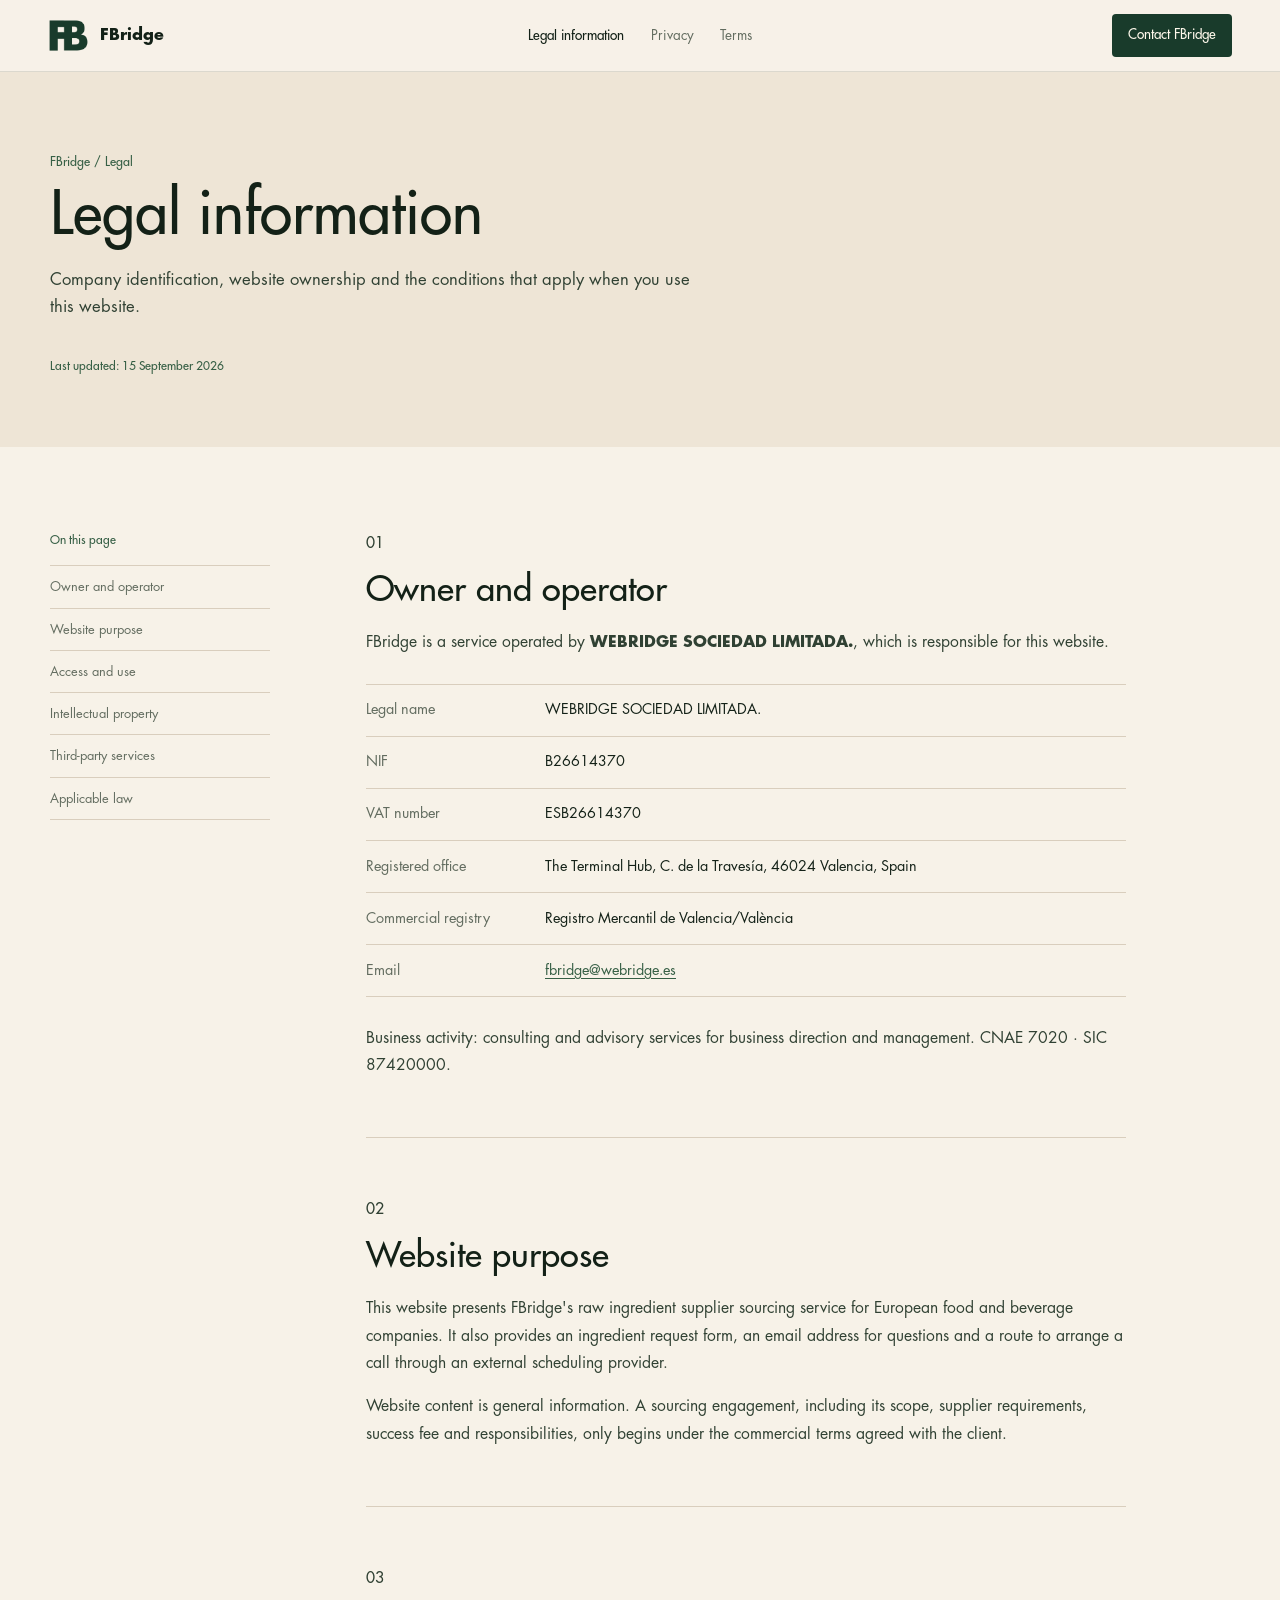
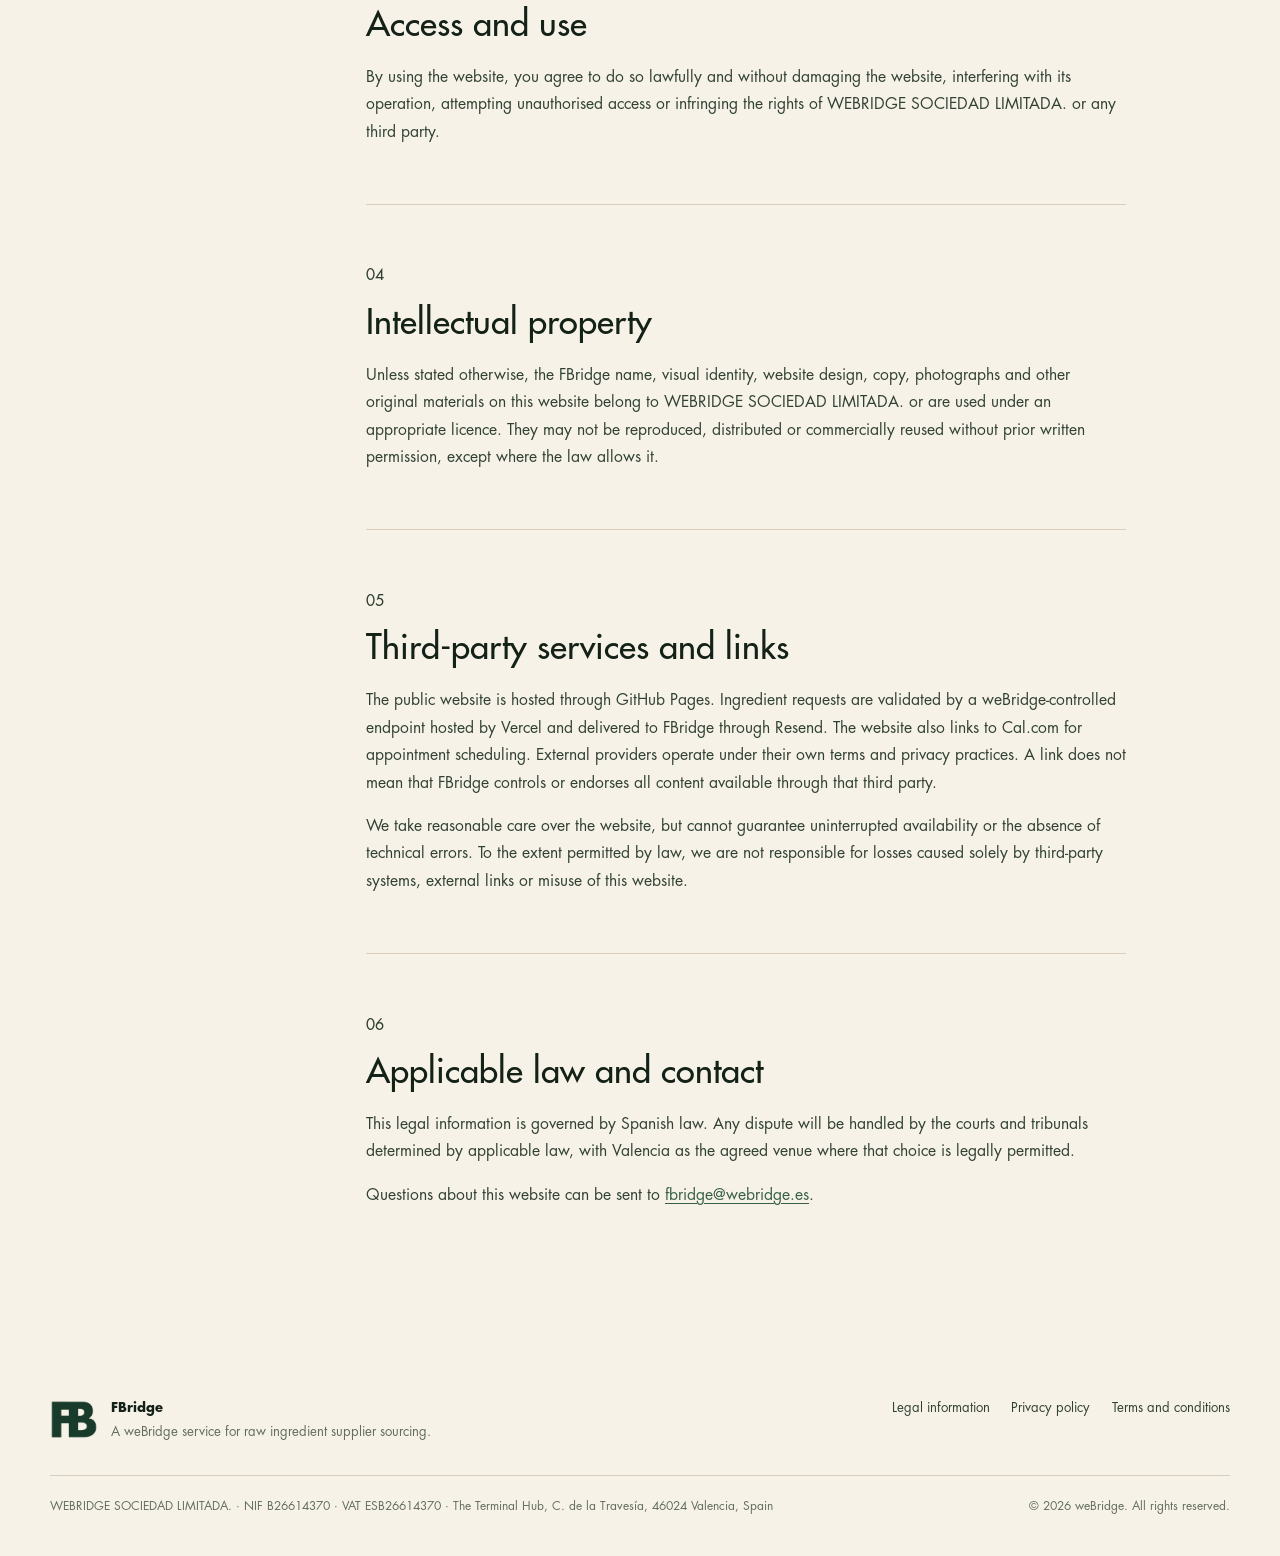
==== legal-information.html @ ca62d2ec "Update and align FBridge logo" ====
<!doctype html>
<html lang="en">
  <head>
    <meta charset="utf-8" />
    <meta name="viewport" content="width=device-width, initial-scale=1" />
    <title>Legal information | FBridge</title>
    <meta name="description" content="Legal information for the FBridge website, operated by WEBRIDGE SOCIEDAD LIMITADA." />
    <meta name="robots" content="index, follow" />
    <link rel="canonical" href="https://fbridge.webridge.es/legal-information.html" />
    <link rel="icon" href="assets/fbridge-favicon.png" type="image/png" />
    <link rel="apple-touch-icon" href="assets/fbridge-favicon.png" />
    <link rel="stylesheet" href="styles.css" />
  </head>
  <body class="legal-page">
    <main class="site-shell">
      <header class="site-header" aria-label="Primary navigation">
        <a class="brand-lockup" href="index.html" aria-label="FBridge home">
          <img class="brand-logo" src="assets/fbridge-monogram.png" alt="" width="1000" height="829" aria-hidden="true" />
          <span>FBridge</span>
        </a>
        <nav class="site-nav" aria-label="Legal pages">
          <a href="legal-information.html" aria-current="page">Legal information</a>
          <a href="privacy-policy.html">Privacy</a>
          <a href="terms-and-conditions.html">Terms</a>
        </nav>
        <a class="header-cta" href="index.html#contact">Contact FBridge</a>
      </header>

      <section class="legal-hero">
        <div class="legal-hero-inner">
          <p class="eyebrow">FBridge / Legal</p>
          <h1>Legal information</h1>
          <p>Company identification, website ownership and the conditions that apply when you use this website.</p>
          <span>Last updated: 15 September 2026</span>
        </div>
      </section>

      <div class="legal-layout">
        <aside class="legal-index">
          <span>On this page</span>
          <nav aria-label="Page contents">
            <a href="#owner">Owner and operator</a>
            <a href="#purpose">Website purpose</a>
            <a href="#use">Access and use</a>
            <a href="#property">Intellectual property</a>
            <a href="#third-parties">Third-party services</a>
            <a href="#law">Applicable law</a>
          </nav>
        </aside>

        <article class="legal-content">
          <section id="owner">
            <p class="legal-number">01</p>
            <h2>Owner and operator</h2>
            <p>
              FBridge is a service operated by <strong>WEBRIDGE SOCIEDAD LIMITADA.</strong>, which is responsible
              for this website.
            </p>
            <dl class="company-details">
              <div><dt>Legal name</dt><dd>WEBRIDGE SOCIEDAD LIMITADA.</dd></div>
              <div><dt>NIF</dt><dd>B26614370</dd></div>
              <div><dt>VAT number</dt><dd>ESB26614370</dd></div>
              <div><dt>Registered office</dt><dd>The Terminal Hub, C. de la Travesía, 46024 Valencia, Spain</dd></div>
              <div><dt>Commercial registry</dt><dd>Registro Mercantil de Valencia/València</dd></div>
              <div><dt>Email</dt><dd><a href="mailto:fbridge@webridge.es">fbridge@webridge.es</a></dd></div>
            </dl>
            <p>
              Business activity: consulting and advisory services for business direction and management.
              CNAE 7020 · SIC 87420000.
            </p>
          </section>

          <section id="purpose">
            <p class="legal-number">02</p>
            <h2>Website purpose</h2>
            <p>
              This website presents FBridge's raw ingredient supplier sourcing service for European food and
              beverage companies. It also provides an ingredient request form, an email address for questions and a
              route to arrange a call through an external scheduling provider.
            </p>
            <p>
              Website content is general information. A sourcing engagement, including its scope, supplier
              requirements, success fee and responsibilities, only begins under the commercial terms agreed with
              the client.
            </p>
          </section>

          <section id="use">
            <p class="legal-number">03</p>
            <h2>Access and use</h2>
            <p>
              By using the website, you agree to do so lawfully and without damaging the website, interfering with
              its operation, attempting unauthorised access or infringing the rights of WEBRIDGE SOCIEDAD LIMITADA.
              or any third party.
            </p>
          </section>

          <section id="property">
            <p class="legal-number">04</p>
            <h2>Intellectual property</h2>
            <p>
              Unless stated otherwise, the FBridge name, visual identity, website design, copy, photographs and
              other original materials on this website belong to WEBRIDGE SOCIEDAD LIMITADA. or are used under an
              appropriate licence. They may not be reproduced, distributed or commercially reused without prior
              written permission, except where the law allows it.
            </p>
          </section>

          <section id="third-parties">
            <p class="legal-number">05</p>
            <h2>Third-party services and links</h2>
            <p>
              The public website is hosted through GitHub Pages. Ingredient requests are validated by a
              weBridge-controlled endpoint hosted by Vercel and delivered to FBridge through Resend. The website
              also links to Cal.com for appointment scheduling. External providers operate under their own terms
              and privacy practices. A link does not mean that FBridge controls or endorses all content available
              through that third party.
            </p>
            <p>
              We take reasonable care over the website, but cannot guarantee uninterrupted availability or the
              absence of technical errors. To the extent permitted by law, we are not responsible for losses caused
              solely by third-party systems, external links or misuse of this website.
            </p>
          </section>

          <section id="law">
            <p class="legal-number">06</p>
            <h2>Applicable law and contact</h2>
            <p>
              This legal information is governed by Spanish law. Any dispute will be handled by the courts and
              tribunals determined by applicable law, with Valencia as the agreed venue where that choice is
              legally permitted.
            </p>
            <p>Questions about this website can be sent to <a href="mailto:fbridge@webridge.es">fbridge@webridge.es</a>.</p>
          </section>
        </article>
      </div>

      <footer class="site-footer">
        <div class="footer-main">
          <div class="footer-identity">
            <img class="footer-logo" src="assets/fbridge-monogram.png" alt="" width="1000" height="829" loading="lazy" decoding="async" aria-hidden="true" />
            <div><span class="footer-brand">FBridge</span><p>A weBridge service for raw ingredient supplier sourcing.</p></div>
          </div>
          <nav class="footer-links" aria-label="Legal pages">
            <a href="legal-information.html">Legal information</a>
            <a href="privacy-policy.html">Privacy policy</a>
            <a href="terms-and-conditions.html">Terms and conditions</a>
          </nav>
        </div>
        <div class="footer-legal">
          <p>WEBRIDGE SOCIEDAD LIMITADA. · NIF B26614370 · VAT ESB26614370 · The Terminal Hub, C. de la Travesía, 46024 Valencia, Spain</p>
          <p>© 2026 weBridge. All rights reserved.</p>
        </div>
      </footer>
    </main>
  </body>
</html>
---- styles.css ----
@font-face {
  font-family: "FBridge Futura";
  src: url("assets/fonts/FuturaStd-Book.otf") format("opentype");
  font-style: normal;
  font-weight: 400;
  font-display: swap;
}

@font-face {
  font-family: "FBridge Futura";
  src: url("assets/fonts/FuturaStd-Medium.otf") format("opentype");
  font-style: normal;
  font-weight: 500;
  font-display: swap;
}

@font-face {
  font-family: "FBridge Futura";
  src: url("assets/fonts/FuturaStd-Bold.otf") format("opentype");
  font-style: normal;
  font-weight: 700;
  font-display: swap;
}

:root {
  --fb-ink: #132117;
  --fb-ink-soft: #304133;
  --fb-paper: #f7f2e8;
  --fb-surface: #fffaf1;
  --fb-surface-deep: #eee5d6;
  --fb-line: #d9cebd;
  --fb-green: #365f45;
  --fb-green-dark: #193b2b;
  --fb-sage: #9ead88;
  --fb-clay: #9a6a43;
  --fb-muted: #626c5f;
  --fb-on-dark: #fff9ec;
  --fb-on-dark-muted: #d8decc;
  --fb-font-family: "FBridge Futura", Futura, "Futura PT", "Futura Std", "Century Gothic", sans-serif;
}

* {
  box-sizing: border-box;
}

html {
  scroll-behavior: smooth;
  background: var(--fb-paper);
}

body {
  margin: 0;
  background: var(--fb-paper);
  color: var(--fb-ink);
  font-family: var(--fb-font-family);
  font-weight: 400;
}

a {
  color: inherit;
  text-decoration: none;
}

img {
  display: block;
  max-width: 100%;
}

.site-shell {
  min-height: 100vh;
  overflow: hidden;
  background:
    linear-gradient(180deg, rgba(255, 250, 241, 0.5) 0%, rgba(247, 242, 232, 0) 28rem),
    var(--fb-paper);
}

.site-header {
  position: sticky;
  top: 0;
  z-index: 20;
  display: grid;
  grid-template-columns: 1fr auto 1fr;
  align-items: center;
  gap: 1rem;
  min-height: 72px;
  padding: 0 3rem;
  border-bottom: 1px solid rgba(19, 33, 23, 0.12);
  background: rgba(247, 242, 232, 0.94);
}

.brand-lockup,
.site-nav,
.hero-actions,
.route-strip,
.supplier-list article {
  display: flex;
  align-items: center;
}

.proof-band {
  display: grid;
  grid-template-columns: repeat(3, minmax(0, 1fr));
  width: min(100% - 4rem, 1180px);
  margin: 1.6rem auto 0;
  border-top: 1px solid var(--fb-line);
  border-bottom: 1px solid var(--fb-line);
}

.proof-band article {
  min-height: 9.2rem;
  padding: 1.35rem 1.45rem 1.35rem 0;
}

.proof-band article + article {
  border-left: 1px solid var(--fb-line);
  padding-right: 1.45rem;
  padding-left: 1.45rem;
}

.proof-band span,
.assurance-grid span {
  display: block;
  margin-bottom: 0.85rem;
  color: var(--fb-green);
  font-size: 0.76rem;
  font-weight: 500;
  letter-spacing: 0;
}

.proof-band p,
.assurance-grid p {
  margin: 0;
  color: var(--fb-ink-soft);
  font-size: 0.98rem;
  line-height: 1.6;
}

.brand-lockup {
  gap: 0.72rem;
  width: fit-content;
  color: var(--fb-ink);
  font-size: 1rem;
  font-weight: 700;
  letter-spacing: 0;
}

.brand-logo {
  width: 2.55rem;
  height: auto;
  flex: 0 0 auto;
}

.site-nav {
  gap: 1.65rem;
  justify-content: center;
  color: var(--fb-muted);
  font-size: 0.84rem;
}

.site-nav a,
.header-cta,
.primary-button,
.secondary-button {
  transition: background 180ms ease, color 180ms ease, transform 180ms ease;
}

.site-nav a:hover {
  color: var(--fb-ink);
}

a:focus-visible {
  outline: 2px solid var(--fb-clay);
  outline-offset: 4px;
}

.header-cta {
  justify-self: end;
  min-height: 2.65rem;
  padding: 0.78rem 1rem;
  border-radius: 4px;
  background: var(--fb-green-dark);
  color: var(--fb-on-dark);
  font-size: 0.84rem;
  font-weight: 500;
}

.header-cta:hover,
.primary-button:hover {
  background: var(--fb-green);
  transform: translateY(-1px);
}

.hero-section {
  position: relative;
  isolation: isolate;
  display: flex;
  align-items: center;
  width: 100%;
  min-height: calc(100svh - 118px);
  margin: 0;
  overflow: hidden;
  border-bottom: 1px solid rgba(255, 249, 236, 0.18);
  background: var(--fb-green-dark);
}

.hero-copy {
  position: relative;
  z-index: 2;
  width: min(100% - 6rem, 1180px);
  max-width: none;
  margin: 0 auto;
  padding: 6.5rem 0 6rem;
}

.hero-canvas {
  position: absolute;
  inset: 0;
  z-index: 0;
  width: 100%;
  height: 100%;
  pointer-events: none;
}

.hero-section::after {
  position: absolute;
  inset: 0;
  z-index: 1;
  background: rgba(8, 31, 20, 0.18);
  content: "";
  pointer-events: none;
}

.eyebrow {
  margin: 0 0 1rem;
  color: var(--fb-green);
  font-size: 0.78rem;
  font-weight: 500;
  letter-spacing: 0;
}

h1,
h2,
h3,
p,
dl,
figure {
  margin-top: 0;
}

h1,
h2,
h3 {
  color: var(--fb-ink);
  font-weight: 500;
  letter-spacing: 0;
}

h1 {
  max-width: 720px;
  margin-bottom: 1.45rem;
  font-family: var(--fb-font-family);
  font-size: 4.15rem;
  line-height: 1.02;
}

.hero-section h1 {
  max-width: 1080px;
  margin-bottom: 1.7rem;
  color: var(--fb-on-dark);
  font-size: 5.3rem;
  line-height: 1.04;
  text-wrap: balance;
}

h2 {
  max-width: 630px;
  margin-bottom: 0;
  font-family: var(--fb-font-family);
  font-size: 2.72rem;
  line-height: 1.02;
}

h3 {
  margin-bottom: 0.55rem;
  font-size: 1.22rem;
  line-height: 1.2;
}

.hero-lede {
  max-width: 760px;
  margin-bottom: 1.8rem;
  color: var(--fb-on-dark-muted);
  font-size: 1.12rem;
  line-height: 1.62;
}

.hero-section .eyebrow {
  color: var(--fb-sage);
}

.hero-actions {
  flex-wrap: wrap;
  gap: 0.72rem;
  margin-bottom: 0;
}

.primary-button,
.secondary-button {
  display: inline-flex;
  min-height: 3rem;
  align-items: center;
  justify-content: center;
  border-radius: 4px;
  padding: 0.9rem 1.05rem;
  font-size: 0.88rem;
  font-weight: 500;
}

.primary-button {
  background: var(--fb-green-dark);
  color: var(--fb-on-dark);
}

.secondary-button {
  background: rgba(19, 33, 23, 0.08);
  color: var(--fb-ink);
}

.secondary-button:hover {
  background: rgba(54, 95, 69, 0.15);
  transform: translateY(-1px);
}

.hero-section .primary-button {
  background: var(--fb-on-dark);
  color: var(--fb-green-dark);
}

.hero-section .primary-button:hover {
  background: #f1eadc;
}

.hero-section .secondary-button {
  background: rgba(255, 249, 236, 0.1);
  color: var(--fb-on-dark);
}

.hero-section .secondary-button:hover {
  background: rgba(255, 249, 236, 0.17);
}

.route-strip span,
.detail-panel span,
.supplier-list span,
.region-table span,
.process-list span {
  display: block;
  color: var(--fb-muted);
  font-size: 0.76rem;
  font-weight: 500;
  letter-spacing: 0;
}

.route-strip {
  display: grid;
  grid-template-columns: repeat(4, minmax(0, 1fr));
  width: min(100% - 4rem, 1180px);
  margin: 0 auto;
  border-top: 1px solid var(--fb-line);
  border-bottom: 1px solid var(--fb-line);
}

.route-strip span {
  display: flex;
  align-items: center;
  min-height: 4.8rem;
  padding: 1rem 1.1rem;
  color: var(--fb-ink-soft);
  font-size: 0.84rem;
}

.route-strip span + span {
  border-left: 1px solid var(--fb-line);
}

.content-section {
  width: min(100% - 4rem, 1180px);
  margin: 0 auto;
  padding: 5rem 0;
}

.ingredient-showcase {
  padding-top: 5.6rem;
  padding-bottom: 5.6rem;
}

.ingredient-intro {
  display: grid;
  grid-template-columns: minmax(0, 1.12fr) minmax(280px, 0.68fr);
  gap: 4.5rem;
  align-items: end;
  margin-bottom: 2.5rem;
}

.ingredient-intro h2 {
  max-width: 720px;
}

.ingredient-intro > p,
.ingredient-card p,
.ingredient-note,
.contact-heading > p,
.footer-main p,
.footer-legal p {
  margin-bottom: 0;
  color: var(--fb-muted);
  font-size: 0.95rem;
  line-height: 1.65;
}

.ingredient-grid {
  display: grid;
  grid-template-columns: repeat(3, minmax(0, 1fr));
  gap: 1px;
  overflow: hidden;
  border: 1px solid var(--fb-line);
  border-radius: 6px;
  background: var(--fb-line);
}

.ingredient-card {
  min-width: 0;
  background: var(--fb-surface);
}

.ingredient-image {
  aspect-ratio: 4 / 3;
  overflow: hidden;
  background: var(--fb-surface-deep);
}

.ingredient-image img {
  width: 100%;
  height: 100%;
  object-fit: cover;
  filter: saturate(0.88) contrast(0.97);
  transition: transform 420ms ease, filter 420ms ease;
}

.ingredient-card:hover .ingredient-image img {
  filter: saturate(0.98) contrast(1);
  transform: scale(1.025);
}

.ingredient-copy {
  min-height: 6.4rem;
  padding: 1.2rem 1.35rem 1.35rem;
}

.ingredient-copy span {
  display: block;
  margin-bottom: 0.65rem;
  color: var(--fb-green);
  font-size: 0.74rem;
  font-weight: 500;
  letter-spacing: 0;
}

.ingredient-copy h3 {
  margin-bottom: 0;
}

.ingredient-note {
  padding-top: 1rem;
  color: var(--fb-ink-soft);
}

.section-grid {
  display: grid;
  grid-template-columns: minmax(250px, 0.7fr) minmax(0, 1fr);
  gap: 5rem;
  align-items: start;
}

.section-heading {
  max-width: 620px;
}

.section-body > p,
.section-intro > p,
.cta-section p,
.detail-panel p,
.supplier-list p,
.region-table p,
.process-list p {
  margin-bottom: 0;
  color: var(--fb-muted);
  font-size: 0.98rem;
  line-height: 1.7;
}

.detail-grid {
  display: grid;
  grid-template-columns: repeat(3, minmax(0, 1fr));
  gap: 1rem;
  margin-top: 2rem;
}

.detail-panel {
  min-height: 13rem;
  border-radius: 6px;
  padding: 1.45rem;
  background: var(--fb-surface);
}

.detail-panel:first-child {
  border-top: 3px solid var(--fb-green);
}

.detail-panel:nth-child(2) {
  border-top: 3px solid var(--fb-clay);
}

.detail-panel:nth-child(3) {
  border-top: 3px solid var(--fb-sage);
}

.detail-panel span,
.supplier-list span,
.region-table span {
  margin-bottom: 0.8rem;
}

.surface-band {
  background: var(--fb-surface-deep);
}

.supplier-list {
  margin-top: 2.1rem;
  border-top: 1px solid rgba(19, 33, 23, 0.16);
}

.supplier-list article {
  gap: 1.6rem;
  min-height: 8.6rem;
  padding: 1.3rem 0;
  border-bottom: 1px solid rgba(19, 33, 23, 0.16);
}

.supplier-list span {
  width: 6.5rem;
  flex: 0 0 auto;
  color: var(--fb-green);
}

.supplier-list h3 {
  width: min(18rem, 36%);
  flex: 0 0 auto;
  margin-bottom: 0;
}

.supplier-list p {
  flex: 1;
}

.section-intro {
  display: grid;
  grid-template-columns: minmax(250px, 0.78fr) minmax(0, 1fr);
  gap: 4rem;
  align-items: end;
  margin-bottom: 2.4rem;
}

.section-intro h2 {
  max-width: 760px;
}

.section-intro p {
  max-width: 600px;
}

.region-table {
  display: grid;
  grid-template-columns: repeat(2, minmax(0, 1fr));
  border-top: 1px solid var(--fb-line);
  border-bottom: 1px solid var(--fb-line);
}

.region-table article {
  padding: 2rem 2rem 2rem 0;
}

.region-table article + article {
  border-left: 1px solid var(--fb-line);
  padding-right: 0;
  padding-left: 2rem;
}

.region-table h3 {
  max-width: 440px;
}

.process-section {
  display: grid;
  grid-template-columns: minmax(250px, 0.7fr) minmax(0, 1fr);
  gap: 5rem;
  padding-top: 3rem;
}

.process-list {
  border-top: 1px solid var(--fb-line);
}

.process-list article {
  display: grid;
  grid-template-columns: 4.25rem minmax(0, 1fr);
  gap: 1.2rem;
  padding: 1.35rem 0;
  border-bottom: 1px solid var(--fb-line);
}

.process-list span {
  color: var(--fb-clay);
}

.process-list h3 {
  margin-bottom: 0.35rem;
}

.assurance-section {
  display: grid;
  grid-template-columns: minmax(250px, 0.72fr) minmax(0, 1fr);
  gap: 5rem;
  border-top: 1px solid var(--fb-line);
}

.assurance-grid {
  display: grid;
  grid-template-columns: repeat(3, minmax(0, 1fr));
  border: 1px solid var(--fb-line);
  background: rgba(255, 250, 241, 0.44);
}

.assurance-grid article {
  padding: 1.45rem;
}

.assurance-grid article + article {
  border-left: 1px solid var(--fb-line);
}

.contact-band {
  background: var(--fb-green-dark);
}

.contact-inner {
  display: grid;
  grid-template-columns: minmax(260px, 0.76fr) minmax(0, 1.24fr);
  gap: 5rem;
  padding-top: 4.8rem;
  padding-bottom: 4.8rem;
}

.contact-heading h2 {
  color: var(--fb-on-dark);
}

.contact-heading > p {
  max-width: 490px;
  margin-top: 0.95rem;
  color: var(--fb-on-dark-muted);
}

.contact-heading .eyebrow {
  color: var(--fb-sage);
}

.contact-heading > p a,
.contact-calendar-link,
.form-consent a {
  color: var(--fb-on-dark);
  text-decoration: underline;
  text-decoration-thickness: 1px;
  text-underline-offset: 0.24em;
}

.contact-calendar-link {
  display: inline-flex;
  margin-top: 1.65rem;
  font-size: 0.9rem;
  line-height: 1.5;
}

.contact-heading > p a:hover,
.contact-calendar-link:hover,
.form-consent a:hover {
  color: var(--fb-sage);
}

.request-form {
  display: grid;
  gap: 1.45rem;
  min-width: 0;
  padding: 1.7rem 0 1.8rem;
  border-top: 1px solid rgba(255, 249, 236, 0.24);
  border-bottom: 1px solid rgba(255, 249, 236, 0.24);
}

.form-grid {
  display: grid;
  grid-template-columns: repeat(2, minmax(0, 1fr));
  gap: 1.15rem 1rem;
}

.form-field {
  display: grid;
  gap: 0.5rem;
  min-width: 0;
}

.form-field-full {
  grid-column: 1 / -1;
}

.form-field > span {
  color: var(--fb-on-dark);
  font-size: 0.78rem;
  font-weight: 500;
}

.form-field input,
.form-field select,
.form-field textarea {
  width: 100%;
  min-width: 0;
  border: 1px solid rgba(255, 249, 236, 0.28);
  border-radius: 4px;
  outline: 0;
  background: rgba(255, 249, 236, 0.06);
  color: var(--fb-on-dark);
  font: inherit;
  font-size: 0.92rem;
  line-height: 1.45;
}

.form-field input,
.form-field select {
  min-height: 3rem;
  padding: 0.72rem 0.82rem;
}

.form-field textarea {
  min-height: 7.8rem;
  padding: 0.82rem;
  resize: vertical;
}

.form-field input::placeholder,
.form-field textarea::placeholder {
  color: rgba(216, 222, 204, 0.58);
}

.form-field select {
  color-scheme: dark;
}

.form-field option {
  background: var(--fb-green-dark);
  color: var(--fb-on-dark);
}

.form-field input:focus-visible,
.form-field select:focus-visible,
.form-field textarea:focus-visible {
  border-color: var(--fb-sage);
  box-shadow: 0 0 0 3px rgba(158, 173, 136, 0.16);
}

.form-consent {
  display: grid;
  grid-template-columns: auto minmax(0, 1fr);
  gap: 0.65rem;
  align-items: start;
  color: var(--fb-on-dark-muted);
  font-size: 0.78rem;
  line-height: 1.55;
}

.form-consent input {
  width: 1rem;
  height: 1rem;
  margin: 0.12rem 0 0;
  accent-color: var(--fb-sage);
}

.form-submit-row {
  display: flex;
  align-items: center;
  gap: 1rem;
  min-height: 3rem;
}

.request-form button {
  border: 0;
  font: inherit;
  cursor: pointer;
}

.request-form button:focus-visible {
  outline: 2px solid var(--fb-sage);
  outline-offset: 4px;
}

.request-form button:disabled {
  cursor: wait;
  opacity: 0.64;
  transform: none;
}

.form-status {
  margin: 0;
  color: var(--fb-on-dark-muted);
  font-size: 0.82rem;
  line-height: 1.5;
}

.form-status[data-state="success"] {
  color: #cad8b8;
}

.form-status[data-state="error"] {
  color: #f1c7a5;
}

.form-honey {
  position: absolute !important;
  width: 1px !important;
  height: 1px !important;
  overflow: hidden !important;
  clip: rect(0, 0, 0, 0) !important;
  white-space: nowrap !important;
}

.light-button {
  background: var(--fb-on-dark);
  color: var(--fb-green-dark);
  white-space: nowrap;
}

.light-button:hover {
  background: #e9dec9;
  color: var(--fb-green-dark);
}

.about-band {
  border-top: 1px solid rgba(255, 249, 236, 0.15);
  background: var(--fb-green);
}

.about-inner {
  display: grid;
  grid-template-columns: minmax(220px, 0.62fr) minmax(0, 1.38fr);
  gap: 5rem;
  align-items: center;
  padding-top: 4rem;
  padding-bottom: 4rem;
}

.about-wordmark-link {
  display: block;
  width: fit-content;
  max-width: 100%;
}

.about-wordmark {
  width: min(100%, 20rem);
  height: auto;
}

.about-copy {
  max-width: 720px;
}

.about-copy .eyebrow {
  color: var(--fb-on-dark-muted);
}

.about-copy h2 {
  margin-bottom: 1.35rem;
  color: var(--fb-on-dark);
}

.about-copy > p:not(.eyebrow) {
  margin-bottom: 0;
  color: var(--fb-on-dark-muted);
  font-size: 0.98rem;
  line-height: 1.7;
}

.about-copy > p + p {
  margin-top: 0.85rem;
}

.site-footer {
  width: min(100% - 4rem, 1180px);
  margin: 0 auto;
  padding: 2.3rem 0 2.5rem;
  color: var(--fb-muted);
  font-size: 0.82rem;
}

.footer-main,
.footer-legal {
  display: flex;
  justify-content: space-between;
  gap: 2rem;
}

.footer-main {
  align-items: flex-start;
  padding-bottom: 2rem;
}

.footer-brand {
  display: block;
  margin-bottom: 0.35rem;
  color: var(--fb-ink);
  font-weight: 700;
}

.footer-identity {
  display: flex;
  align-items: flex-start;
  gap: 0.8rem;
}

.footer-logo {
  width: 3rem;
  height: auto;
  flex: 0 0 auto;
}

.footer-main p {
  font-size: 0.82rem;
}

.footer-links {
  display: flex;
  flex-wrap: wrap;
  justify-content: flex-end;
  gap: 0.7rem 1.35rem;
  color: var(--fb-ink-soft);
}

.footer-links a:hover {
  color: var(--fb-green);
}

.footer-legal {
  align-items: flex-start;
  padding-top: 1.35rem;
  border-top: 1px solid var(--fb-line);
}

.footer-legal p {
  max-width: 760px;
  font-size: 0.75rem;
  line-height: 1.55;
}

.footer-legal p:last-child {
  flex: 0 0 auto;
  text-align: right;
}

.site-nav a[aria-current="page"] {
  color: var(--fb-ink);
  font-weight: 500;
}

.legal-hero {
  background: var(--fb-surface-deep);
}

.legal-hero-inner {
  width: min(100% - 4rem, 1180px);
  margin: 0 auto;
  padding: 5.2rem 0 4.5rem;
}

.legal-hero h1 {
  max-width: 900px;
  margin-bottom: 1.25rem;
  font-size: 3.7rem;
}

.legal-hero-inner > p:not(.eyebrow) {
  max-width: 650px;
  margin-bottom: 2.2rem;
  color: var(--fb-ink-soft);
  font-size: 1.04rem;
  line-height: 1.65;
}

.legal-hero-inner > span,
.legal-index > span,
.legal-number {
  color: var(--fb-green);
  font-size: 0.75rem;
  font-weight: 500;
}

.legal-layout {
  display: grid;
  grid-template-columns: 220px minmax(0, 760px);
  gap: 6rem;
  width: min(100% - 4rem, 1180px);
  margin: 0 auto;
  padding: 5.2rem 0 6rem;
}

.legal-index {
  align-self: start;
  position: sticky;
  top: 7rem;
  padding-top: 0.2rem;
}

.legal-index > span {
  display: block;
  margin-bottom: 1.15rem;
}

.legal-index nav {
  display: grid;
  border-top: 1px solid var(--fb-line);
}

.legal-index a {
  padding: 0.75rem 0;
  border-bottom: 1px solid var(--fb-line);
  color: var(--fb-muted);
  font-size: 0.8rem;
  line-height: 1.35;
}

.legal-index a:hover {
  color: var(--fb-green);
}

.legal-content section {
  scroll-margin-top: 6.5rem;
  padding-bottom: 3.6rem;
}

.legal-content section + section {
  padding-top: 3.6rem;
  border-top: 1px solid var(--fb-line);
}

.legal-number {
  margin-bottom: 0.9rem;
}

.legal-content h2 {
  max-width: none;
  margin-bottom: 1.3rem;
  font-size: 2.15rem;
}

.legal-content p,
.legal-content li,
.legal-table-row span {
  color: var(--fb-ink-soft);
  font-size: 0.98rem;
  line-height: 1.75;
}

.legal-content p {
  margin-bottom: 1rem;
}

.legal-content p:last-child {
  margin-bottom: 0;
}

.legal-content ul {
  margin: 0 0 1.25rem;
  padding-left: 1.2rem;
}

.legal-content li + li {
  margin-top: 0.55rem;
}

.legal-content a {
  color: var(--fb-green);
  text-decoration: underline;
  text-decoration-thickness: 1px;
  text-underline-offset: 0.2em;
}

.company-details {
  margin: 1.7rem 0;
  border-top: 1px solid var(--fb-line);
}

.company-details div {
  display: grid;
  grid-template-columns: 155px minmax(0, 1fr);
  gap: 1.5rem;
  padding: 0.9rem 0;
  border-bottom: 1px solid var(--fb-line);
}

.company-details dt,
.company-details dd {
  margin: 0;
  font-size: 0.9rem;
  line-height: 1.55;
}

.company-details dt {
  color: var(--fb-muted);
}

.company-details dd {
  color: var(--fb-ink);
}

.legal-table {
  margin-top: 1.7rem;
  border-top: 1px solid var(--fb-line);
}

.legal-table-row {
  display: grid;
  grid-template-columns: minmax(190px, 0.72fr) minmax(0, 1fr);
  gap: 2rem;
  padding: 1.15rem 0;
  border-bottom: 1px solid var(--fb-line);
}

.legal-table-row strong {
  color: var(--fb-ink);
  font-size: 0.92rem;
  font-weight: 500;
  line-height: 1.55;
}

@media (max-width: 1040px) {
  .site-header {
    grid-template-columns: 1fr auto;
    padding: 0 1.5rem;
  }

  .site-nav {
    display: none;
  }

  .section-grid,
  .section-intro,
  .assurance-section,
  .process-section,
  .ingredient-intro,
  .contact-inner,
  .about-inner,
  .legal-layout {
    grid-template-columns: 1fr;
    gap: 2.4rem;
  }

  .legal-index {
    position: static;
  }

  .legal-index nav {
    grid-template-columns: repeat(3, minmax(0, 1fr));
  }

  .legal-index a {
    padding-right: 1rem;
  }

  .ingredient-grid {
    grid-template-columns: repeat(2, minmax(0, 1fr));
  }

  .hero-section {
    min-height: calc(100svh - 112px);
  }

  h1 {
    font-size: 3.35rem;
  }

  .hero-section h1 {
    font-size: 4.35rem;
  }

  h2 {
    font-size: 2.25rem;
  }

  .hero-copy {
    width: min(100% - 3rem, 1180px);
    padding: 5.4rem 0 5rem;
  }

  .supplier-list article {
    align-items: flex-start;
  }

  .supplier-list h3 {
    width: min(16rem, 40%);
  }
}

@media (max-width: 720px) {
  .site-header {
    min-height: 66px;
    padding: 0 1rem;
  }

  .brand-logo {
    width: 2.2rem;
  }

  .header-cta {
    min-height: 2.4rem;
    padding: 0.66rem 0.78rem;
    font-size: 0.78rem;
  }

  .route-strip,
    .proof-band,
    .content-section,
    .site-footer,
    .legal-hero-inner,
    .legal-layout {
    width: min(100% - 2rem, 1180px);
  }

  .hero-section {
    min-height: calc(100svh - 108px);
  }

  h1 {
    font-size: 2.42rem;
    line-height: 1.02;
  }

  .hero-section h1 {
    font-size: 3.05rem;
    line-height: 1.04;
  }

  h2 {
    font-size: 1.9rem;
  }

  .hero-lede {
    font-size: 1.02rem;
  }

  .hero-copy {
    width: min(100% - 2rem, 1180px);
    padding: 4rem 0 3.7rem;
  }

  .route-strip,
  .proof-band,
  .detail-grid,
  .region-table,
  .assurance-grid,
  .ingredient-grid {
    grid-template-columns: 1fr;
  }

  .route-strip span {
    min-height: auto;
    padding: 0.9rem 0;
  }

  .route-strip span + span {
    border-top: 1px solid var(--fb-line);
    border-left: 0;
  }

  .proof-band article,
  .proof-band article + article {
    min-height: auto;
    padding: 1.1rem 0;
    border-left: 0;
  }

  .proof-band article + article {
    border-top: 1px solid var(--fb-line);
  }

  .content-section {
    padding: 3.7rem 0;
  }

  .ingredient-intro {
    margin-bottom: 1.8rem;
  }

  .ingredient-copy {
    min-height: auto;
  }

  .detail-panel {
    min-height: auto;
  }

  .supplier-list article {
    display: grid;
    gap: 0.35rem;
  }

  .supplier-list span,
  .supplier-list h3 {
    width: auto;
  }

  .region-table article,
  .region-table article + article {
    padding: 1.35rem 0;
    border-left: 0;
  }

  .region-table article + article {
    border-top: 1px solid var(--fb-line);
  }

  .assurance-grid article + article {
    border-top: 1px solid var(--fb-line);
    border-left: 0;
  }

  .process-list article {
    grid-template-columns: 1fr;
    gap: 0.45rem;
  }

  .form-grid {
    grid-template-columns: 1fr;
  }

  .form-field-full {
    grid-column: auto;
  }

  .footer-main,
  .footer-legal {
    flex-direction: column;
  }

  .about-inner {
    gap: 2.1rem;
  }

  .about-wordmark {
    width: min(100%, 14rem);
  }

  .footer-links {
    justify-content: flex-start;
  }

  .footer-legal p:last-child {
    text-align: left;
  }

  .legal-hero-inner {
    padding: 4rem 0 3.4rem;
  }

  .legal-hero h1 {
    font-size: 2.42rem;
  }

  .legal-layout {
    padding: 3.7rem 0 4.5rem;
  }

  .legal-index nav {
    grid-template-columns: repeat(2, minmax(0, 1fr));
  }

  .legal-content section {
    padding-bottom: 2.8rem;
  }

  .legal-content section + section {
    padding-top: 2.8rem;
  }

  .legal-content h2 {
    font-size: 1.8rem;
  }

  .company-details div,
  .legal-table-row {
    grid-template-columns: 1fr;
    gap: 0.35rem;
  }
}

@media (max-width: 360px) {
  .hero-copy {
    padding: 2.8rem 0 2.5rem;
  }

  .hero-section .eyebrow {
    margin-bottom: 0.75rem;
    font-size: 0.72rem;
  }

  .hero-section h1 {
    margin-bottom: 1.15rem;
    font-size: 2.35rem;
  }

  .hero-lede {
    margin-bottom: 1.3rem;
    font-size: 0.9rem;
    line-height: 1.5;
  }

  .hero-actions {
    gap: 0.45rem;
  }

  .hero-section .primary-button,
  .hero-section .secondary-button {
    min-height: 2.7rem;
    padding: 0.72rem 0.78rem;
    font-size: 0.78rem;
  }

  .form-submit-row {
    align-items: stretch;
    flex-direction: column;
  }

  .form-submit-row .primary-button {
    width: 100%;
  }
}

@media (prefers-reduced-motion: reduce) {
  html {
    scroll-behavior: auto;
  }

  .site-nav a,
  .header-cta,
  .primary-button,
  .secondary-button,
  .ingredient-image img {
    transition: none;
  }

  .hero-canvas {
    opacity: 0.72;
  }
}
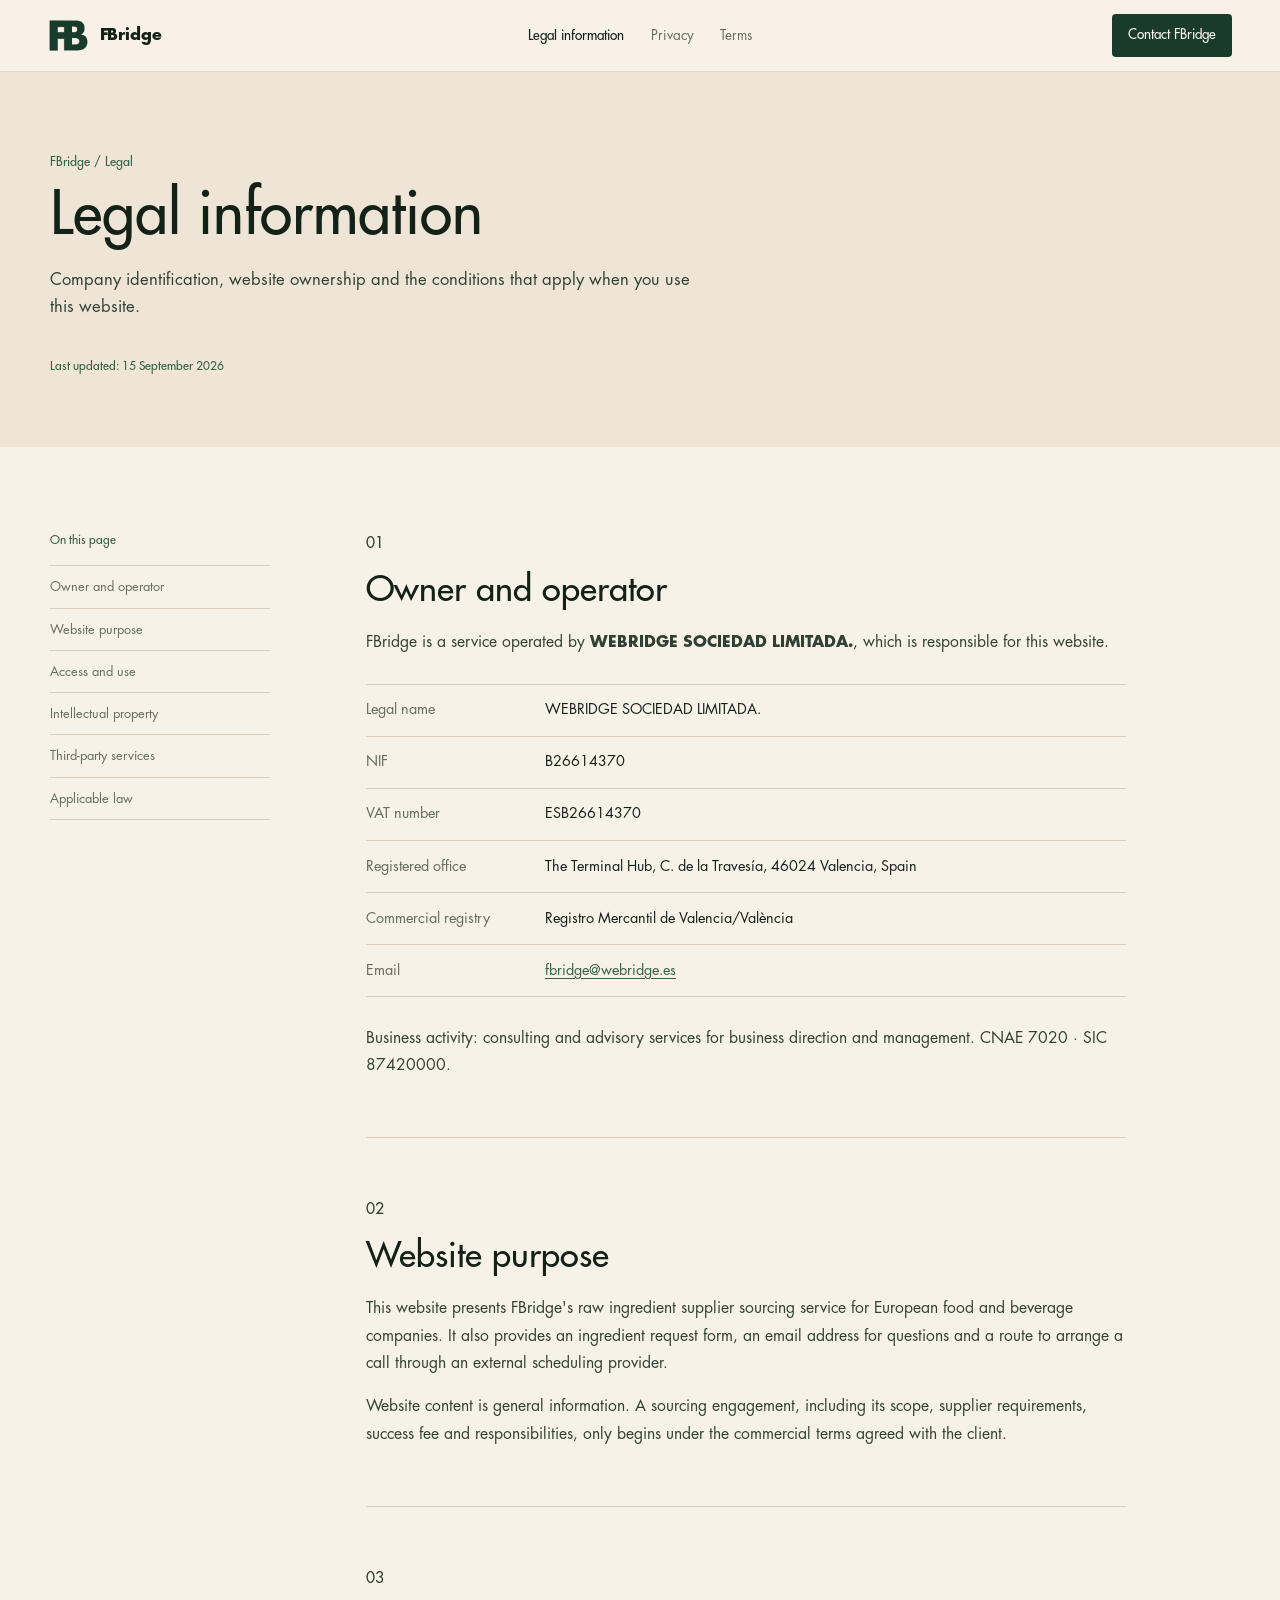
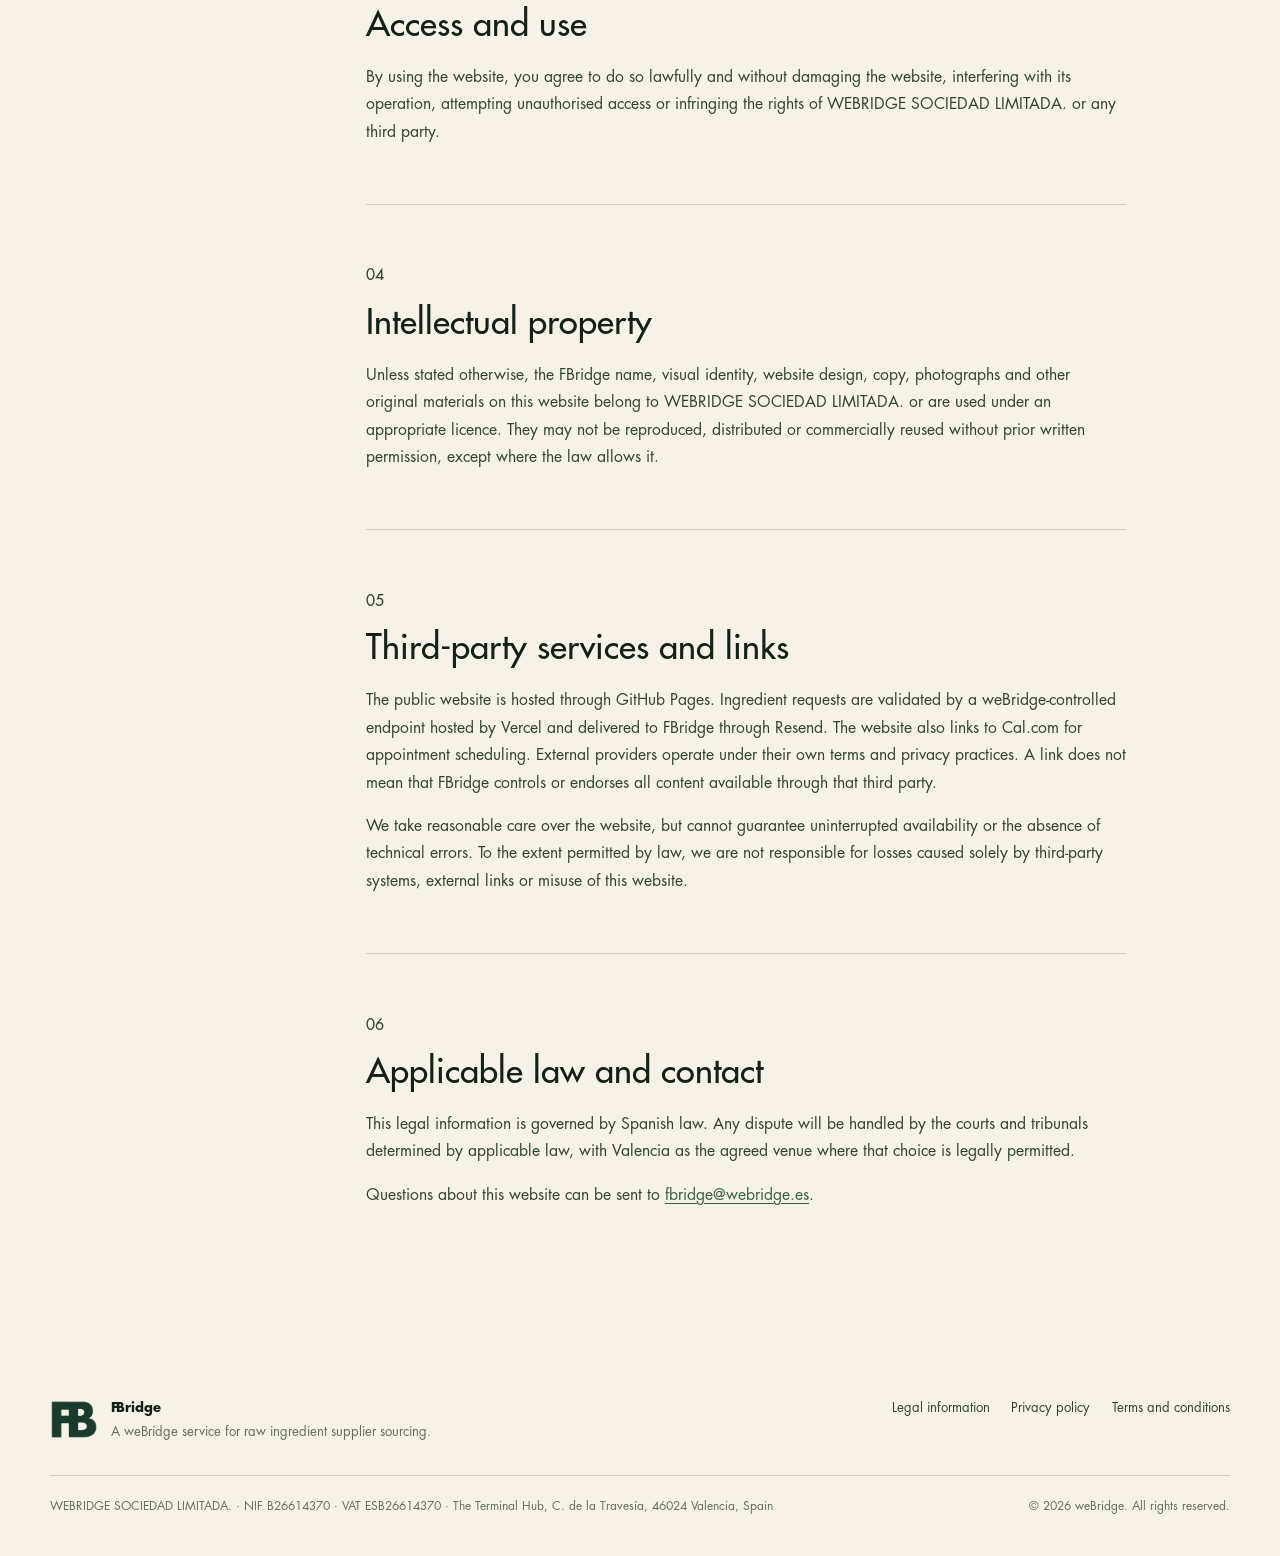
==== commit 84fa29b9: "Align FBridge wordmark initials" ====
--- a/legal-information.html
+++ b/legal-information.html
@@ -7,16 +7,16 @@
     <meta name="description" content="Legal information for the FBridge website, operated by WEBRIDGE SOCIEDAD LIMITADA." />
     <meta name="robots" content="index, follow" />
     <link rel="canonical" href="https://fbridge.webridge.es/legal-information.html" />
-    <link rel="icon" href="assets/fbridge-favicon.png" type="image/png" />
-    <link rel="apple-touch-icon" href="assets/fbridge-favicon.png" />
+    <link rel="icon" href="assets/fbridge-favicon.png?v=20260915-2" type="image/png" />
+    <link rel="apple-touch-icon" href="assets/fbridge-favicon.png?v=20260915-2" />
     <link rel="stylesheet" href="styles.css" />
   </head>
   <body class="legal-page">
     <main class="site-shell">
       <header class="site-header" aria-label="Primary navigation">
         <a class="brand-lockup" href="index.html" aria-label="FBridge home">
-          <img class="brand-logo" src="assets/fbridge-monogram.png" alt="" width="1000" height="829" aria-hidden="true" />
-          <span>FBridge</span>
+          <img class="brand-logo" src="assets/fbridge-monogram.png?v=20260915-2" alt="" width="1000" height="829" aria-hidden="true" />
+          <span class="brand-wordmark" aria-label="FBridge"><span aria-hidden="true"><span class="brand-wordmark-f">F</span><span class="brand-wordmark-b">B</span>ridge</span></span>
         </a>
         <nav class="site-nav" aria-label="Legal pages">
           <a href="legal-information.html" aria-current="page">Legal information</a>
@@ -139,8 +139,8 @@
       <footer class="site-footer">
         <div class="footer-main">
           <div class="footer-identity">
-            <img class="footer-logo" src="assets/fbridge-monogram.png" alt="" width="1000" height="829" loading="lazy" decoding="async" aria-hidden="true" />
-            <div><span class="footer-brand">FBridge</span><p>A weBridge service for raw ingredient supplier sourcing.</p></div>
+            <img class="footer-logo" src="assets/fbridge-monogram.png?v=20260915-2" alt="" width="1000" height="829" loading="lazy" decoding="async" aria-hidden="true" />
+            <div><span class="footer-brand brand-wordmark" aria-label="FBridge"><span aria-hidden="true"><span class="brand-wordmark-f">F</span><span class="brand-wordmark-b">B</span>ridge</span></span><p>A weBridge service for raw ingredient supplier sourcing.</p></div>
           </div>
           <nav class="footer-links" aria-label="Legal pages">
             <a href="legal-information.html">Legal information</a>
--- a/styles.css
+++ b/styles.css
@@ -144,6 +144,21 @@
   letter-spacing: 0;
 }
 
+.brand-wordmark,
+.brand-wordmark-f,
+.brand-wordmark-b {
+  display: inline-block;
+}
+
+.brand-wordmark-f,
+.brand-wordmark-b {
+  vertical-align: baseline;
+}
+
+.brand-wordmark-b {
+  margin-left: -0.14em;
+}
+
 .brand-logo {
   width: 2.55rem;
   height: auto;
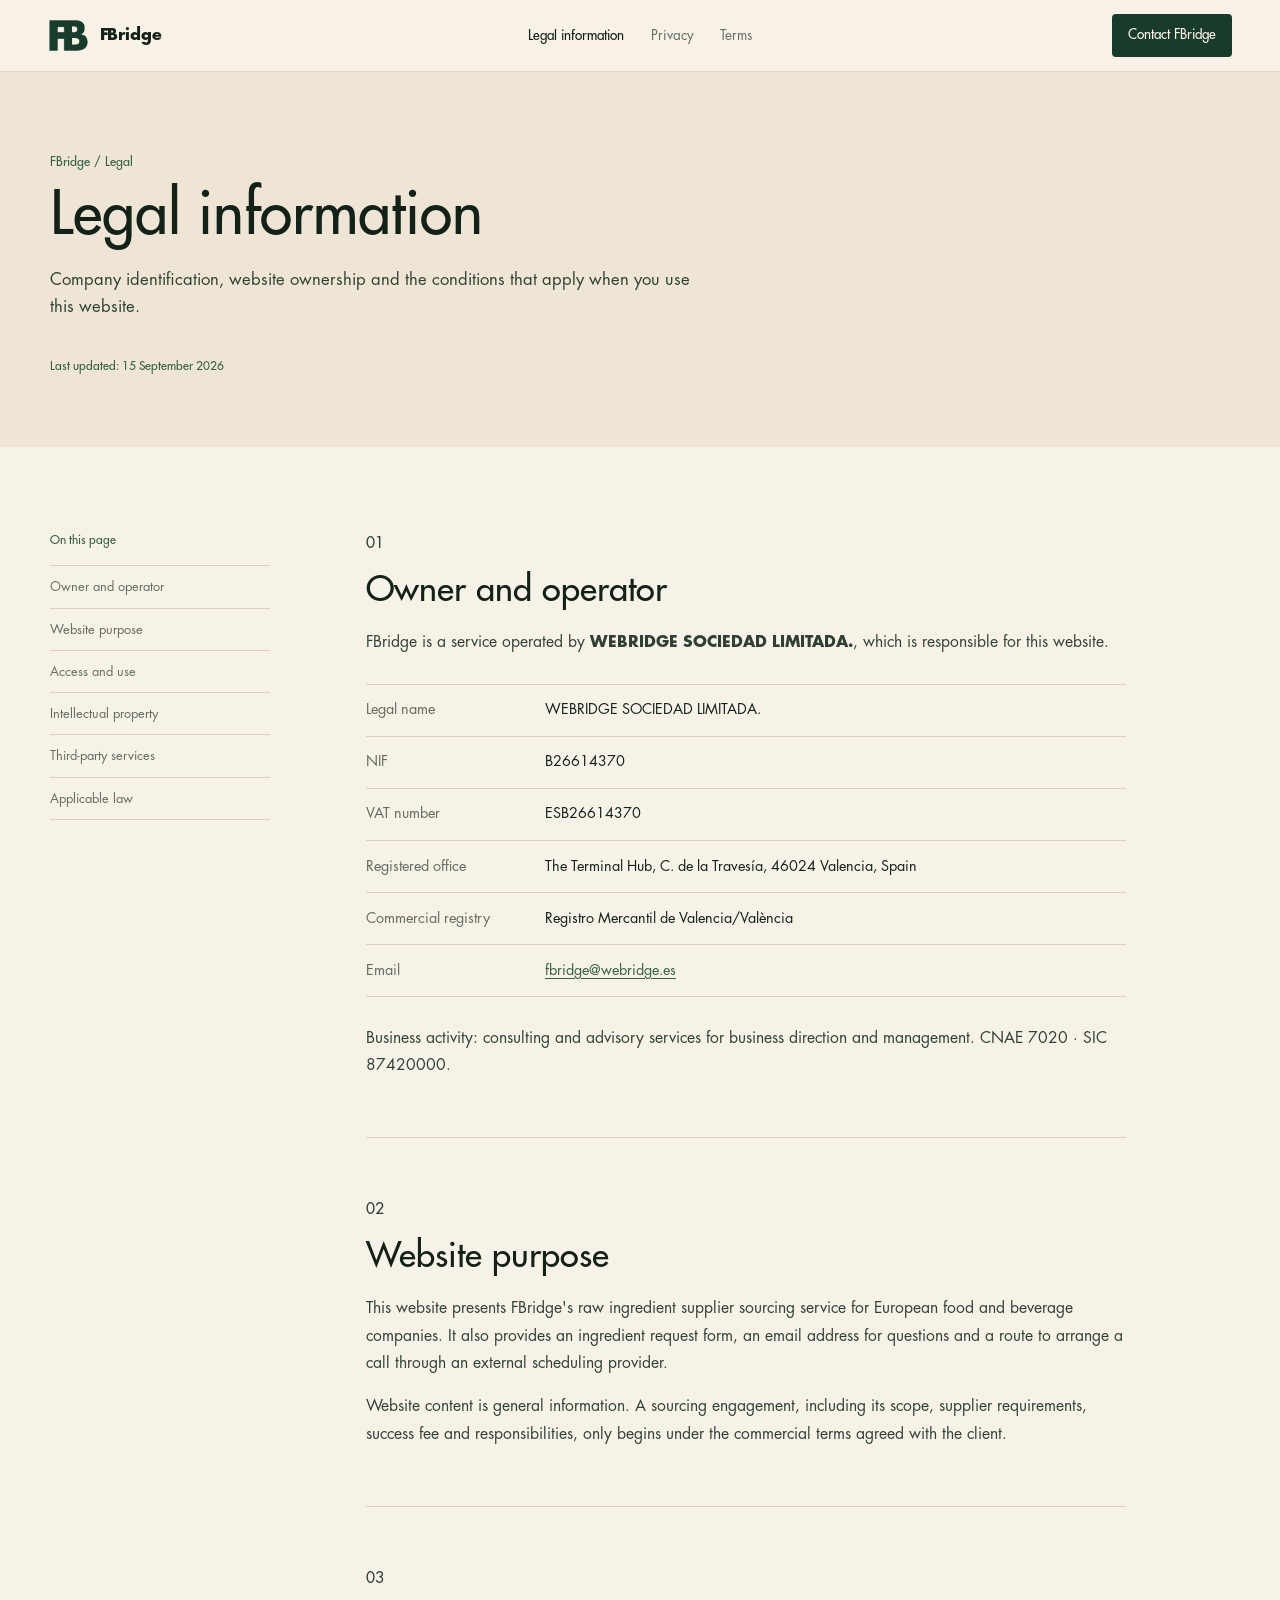
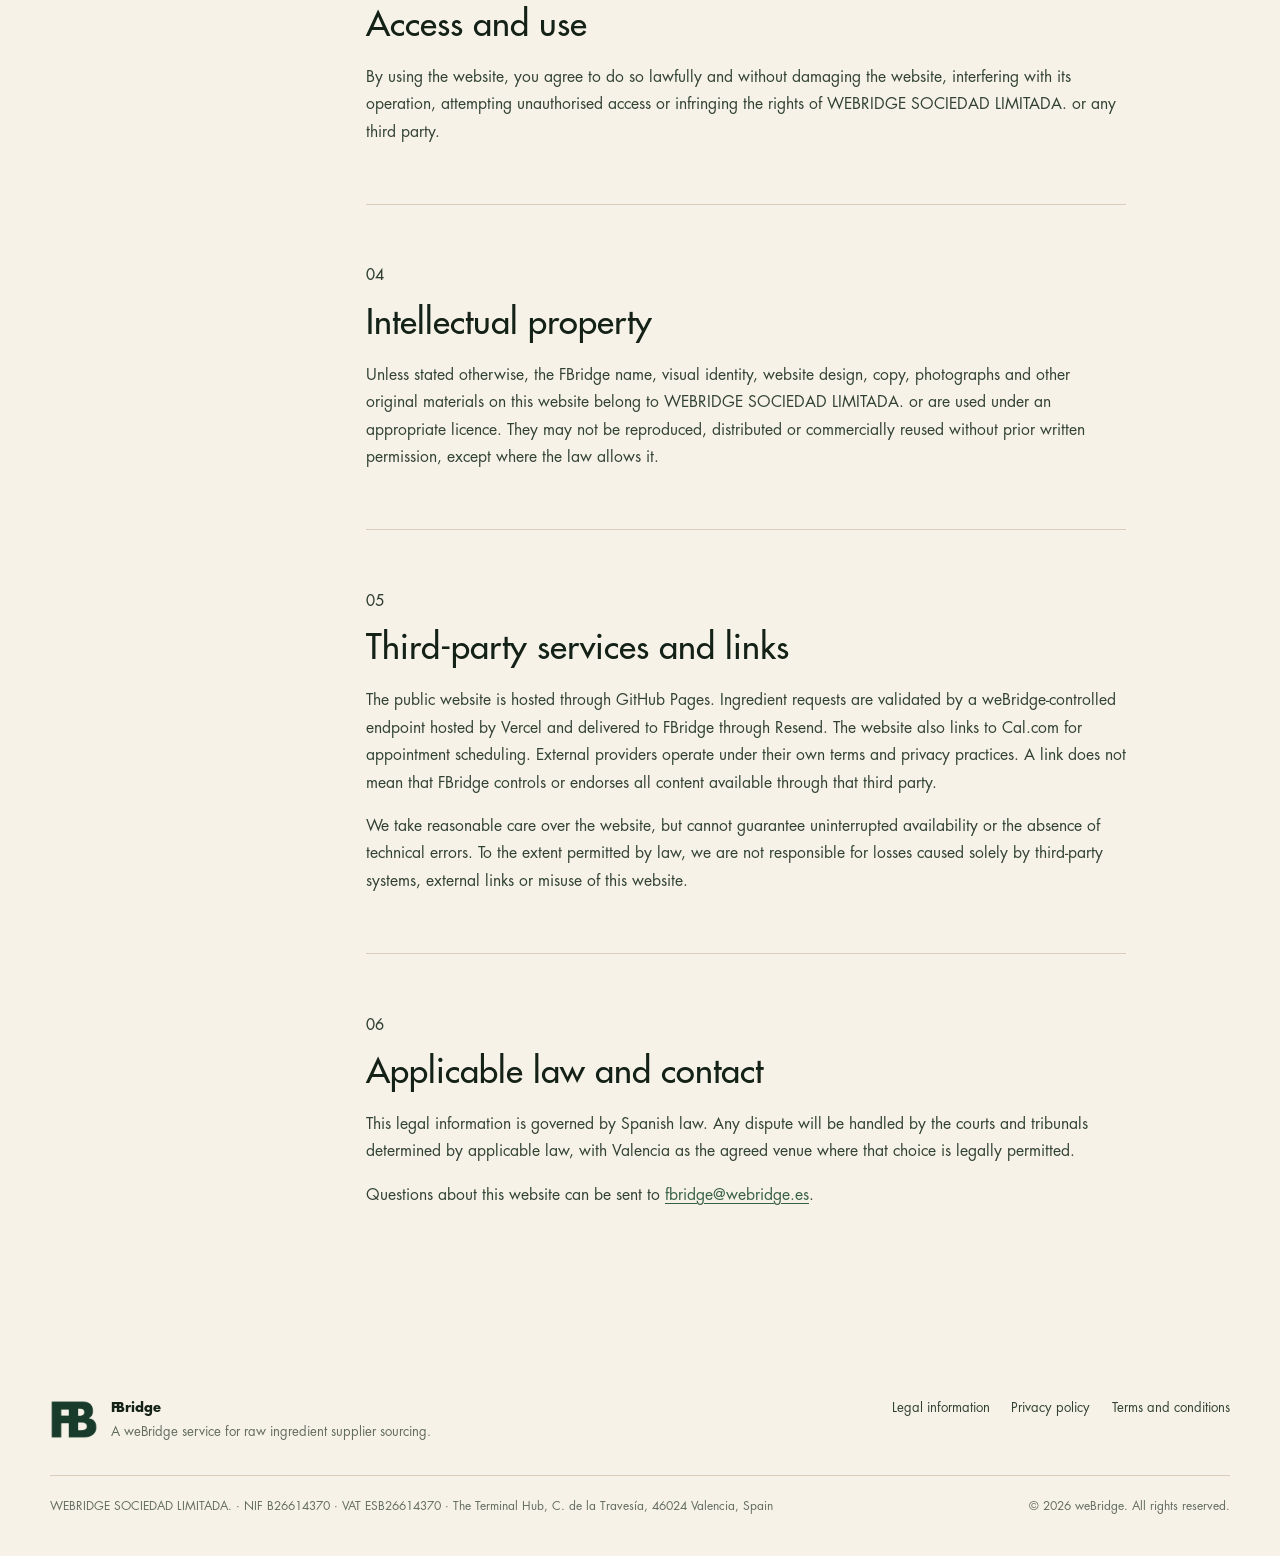
==== commit bf398887: "Perfect FBridge monogram alignment" ====
--- a/legal-information.html
+++ b/legal-information.html
@@ -7,15 +7,15 @@
     <meta name="description" content="Legal information for the FBridge website, operated by WEBRIDGE SOCIEDAD LIMITADA." />
     <meta name="robots" content="index, follow" />
     <link rel="canonical" href="https://fbridge.webridge.es/legal-information.html" />
-    <link rel="icon" href="assets/fbridge-favicon.png?v=20260915-2" type="image/png" />
-    <link rel="apple-touch-icon" href="assets/fbridge-favicon.png?v=20260915-2" />
+    <link rel="icon" href="assets/fbridge-favicon.png?v=20260916-1" type="image/png" />
+    <link rel="apple-touch-icon" href="assets/fbridge-favicon.png?v=20260916-1" />
     <link rel="stylesheet" href="styles.css" />
   </head>
   <body class="legal-page">
     <main class="site-shell">
       <header class="site-header" aria-label="Primary navigation">
         <a class="brand-lockup" href="index.html" aria-label="FBridge home">
-          <img class="brand-logo" src="assets/fbridge-monogram.png?v=20260915-2" alt="" width="1000" height="829" aria-hidden="true" />
+          <img class="brand-logo" src="assets/fbridge-monogram.png?v=20260916-1" alt="" width="1000" height="829" aria-hidden="true" />
           <span class="brand-wordmark" aria-label="FBridge"><span aria-hidden="true"><span class="brand-wordmark-f">F</span><span class="brand-wordmark-b">B</span>ridge</span></span>
         </a>
         <nav class="site-nav" aria-label="Legal pages">
@@ -139,7 +139,7 @@
       <footer class="site-footer">
         <div class="footer-main">
           <div class="footer-identity">
-            <img class="footer-logo" src="assets/fbridge-monogram.png?v=20260915-2" alt="" width="1000" height="829" loading="lazy" decoding="async" aria-hidden="true" />
+            <img class="footer-logo" src="assets/fbridge-monogram.png?v=20260916-1" alt="" width="1000" height="829" loading="lazy" decoding="async" aria-hidden="true" />
             <div><span class="footer-brand brand-wordmark" aria-label="FBridge"><span aria-hidden="true"><span class="brand-wordmark-f">F</span><span class="brand-wordmark-b">B</span>ridge</span></span><p>A weBridge service for raw ingredient supplier sourcing.</p></div>
           </div>
           <nav class="footer-links" aria-label="Legal pages">
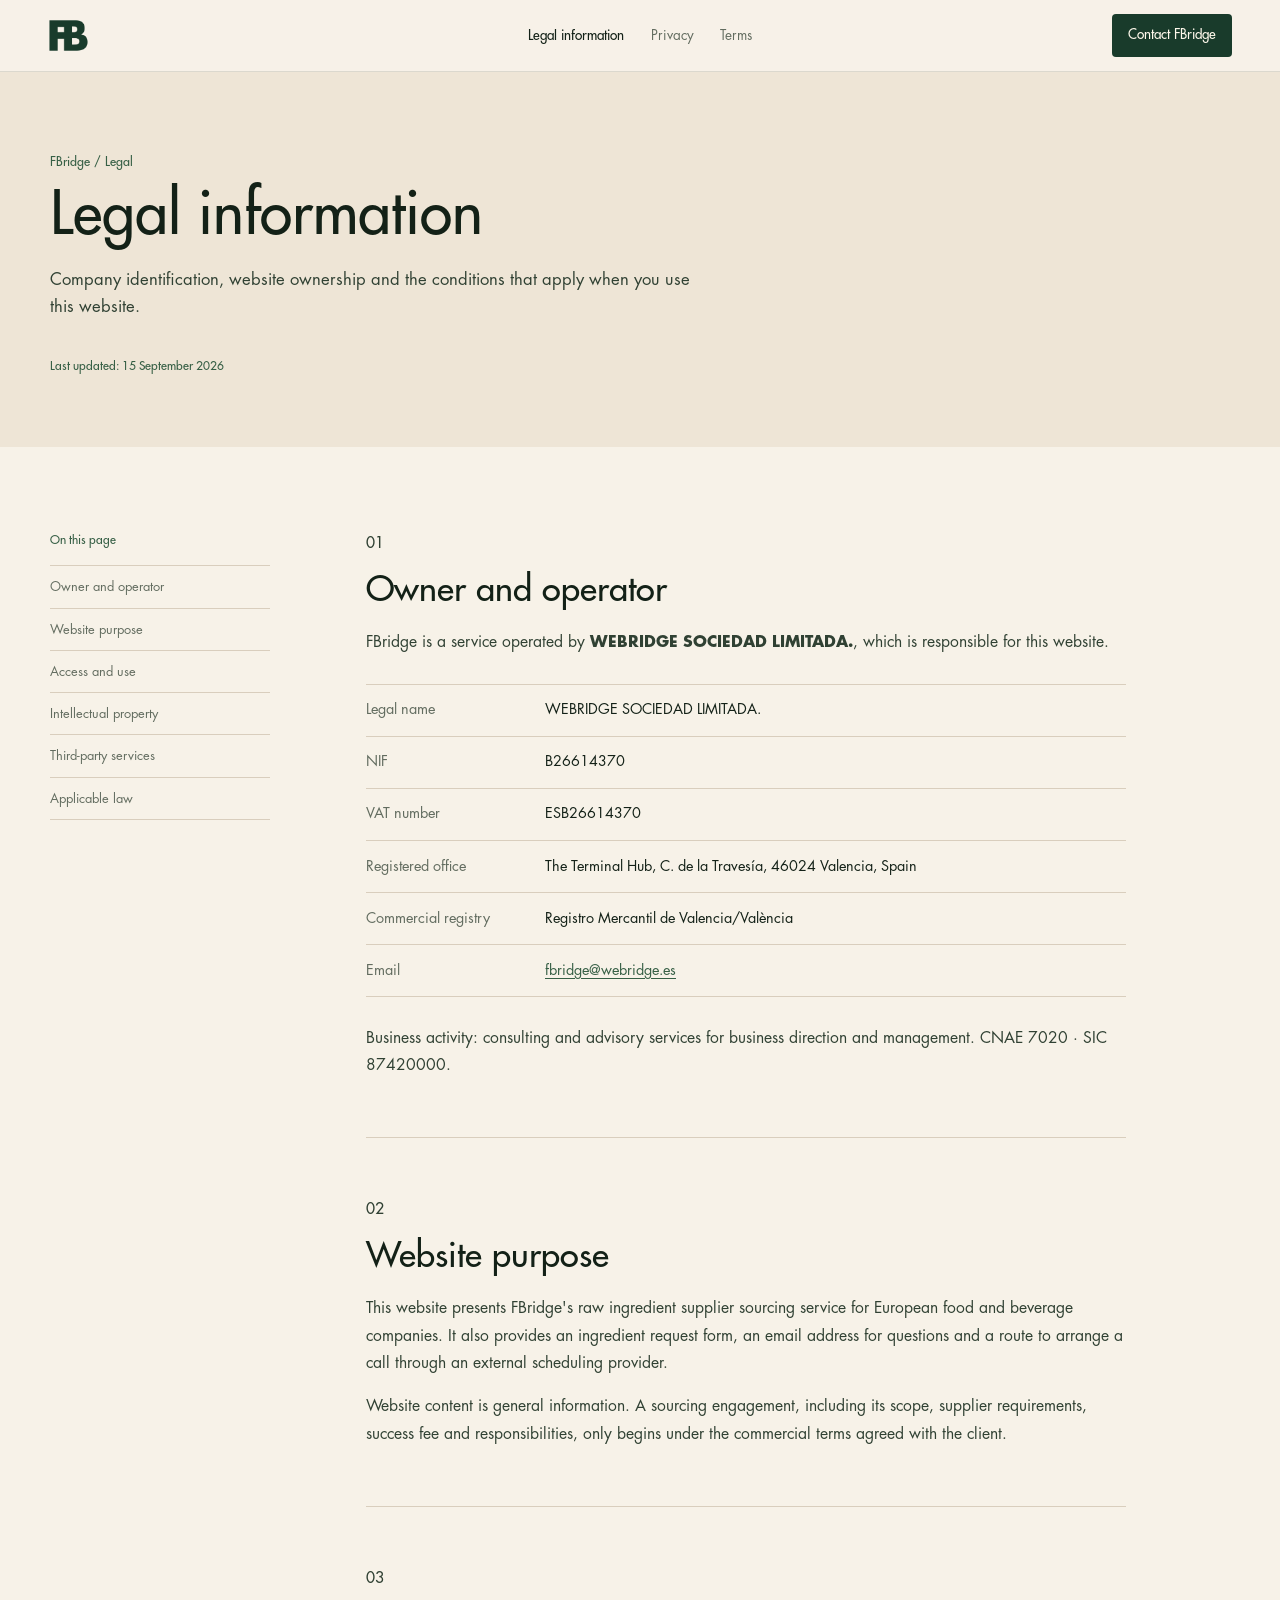
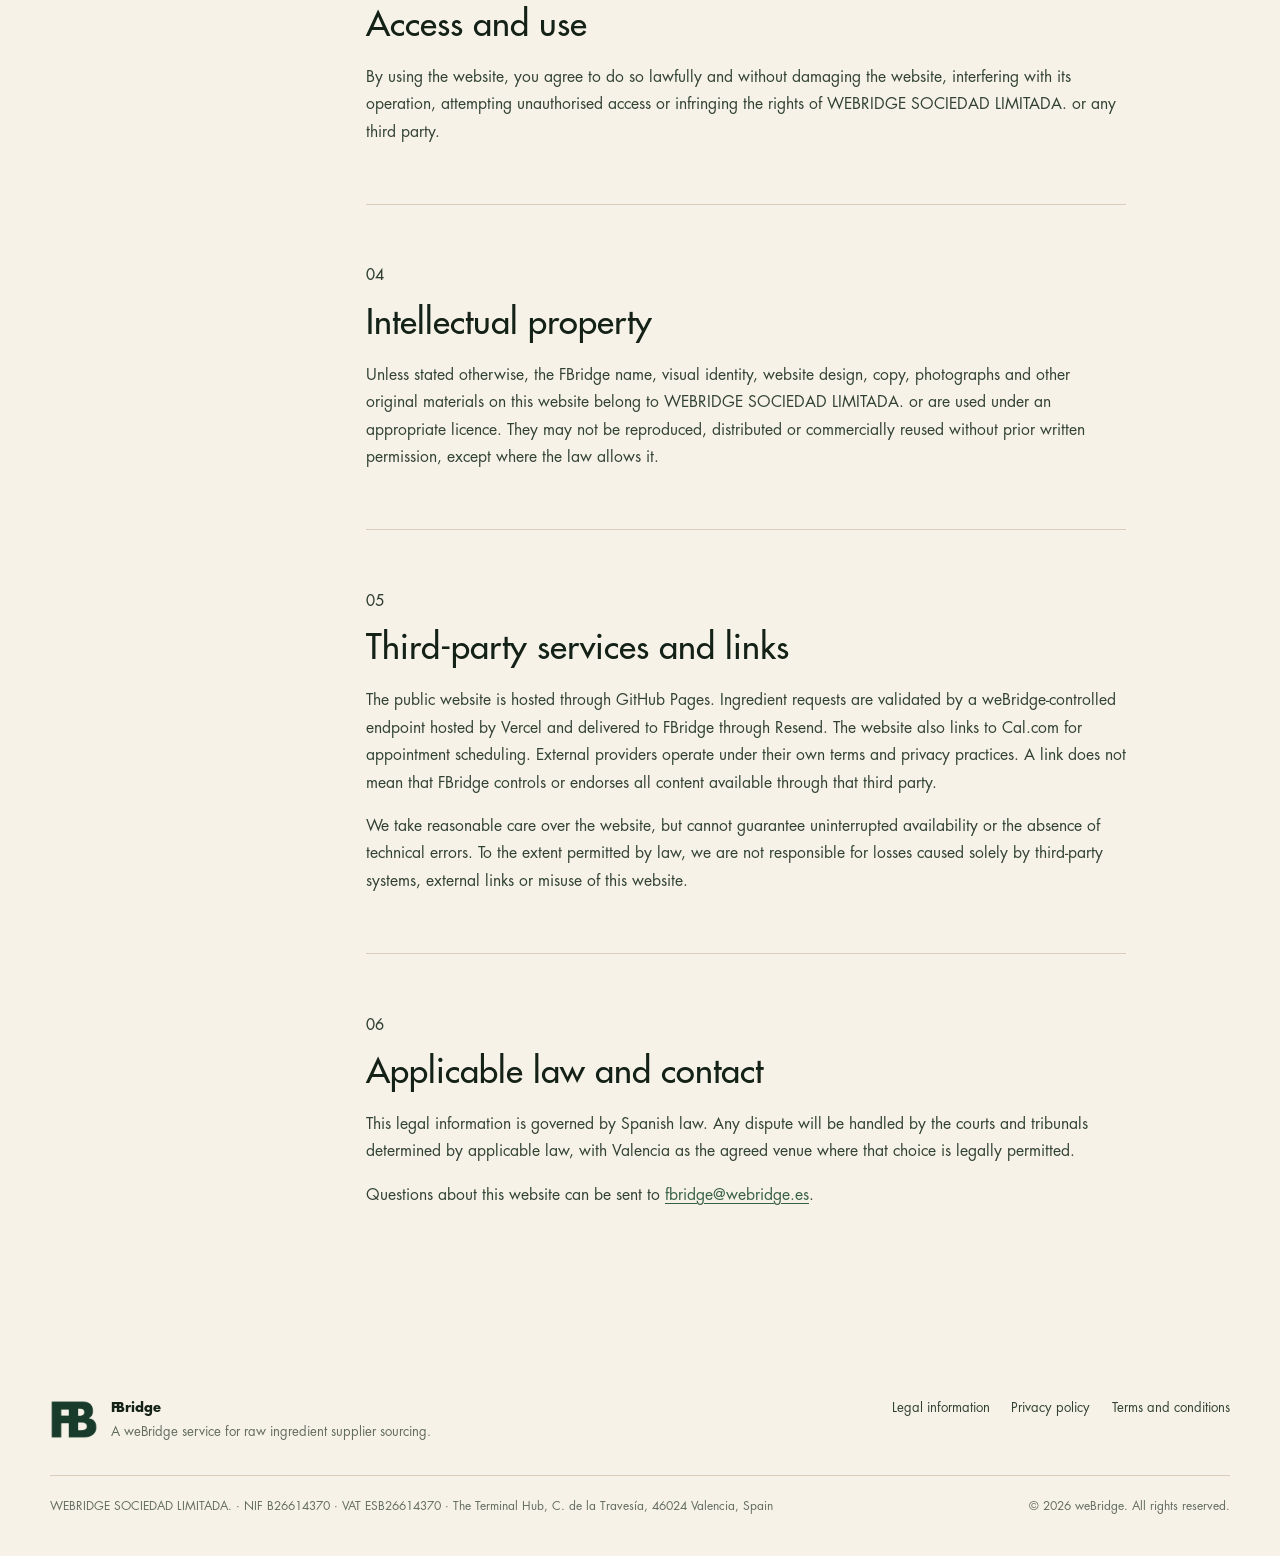
==== commit d604ccfd: "Simplify FBridge header identity" ====
--- a/legal-information.html
+++ b/legal-information.html
@@ -16,7 +16,6 @@
       <header class="site-header" aria-label="Primary navigation">
         <a class="brand-lockup" href="index.html" aria-label="FBridge home">
           <img class="brand-logo" src="assets/fbridge-monogram.png?v=20260916-1" alt="" width="1000" height="829" aria-hidden="true" />
-          <span class="brand-wordmark" aria-label="FBridge"><span aria-hidden="true"><span class="brand-wordmark-f">F</span><span class="brand-wordmark-b">B</span>ridge</span></span>
         </a>
         <nav class="site-nav" aria-label="Legal pages">
           <a href="legal-information.html" aria-current="page">Legal information</a>
--- a/styles.css
+++ b/styles.css
@@ -136,7 +136,6 @@
 }
 
 .brand-lockup {
-  gap: 0.72rem;
   width: fit-content;
   color: var(--fb-ink);
   font-size: 1rem;
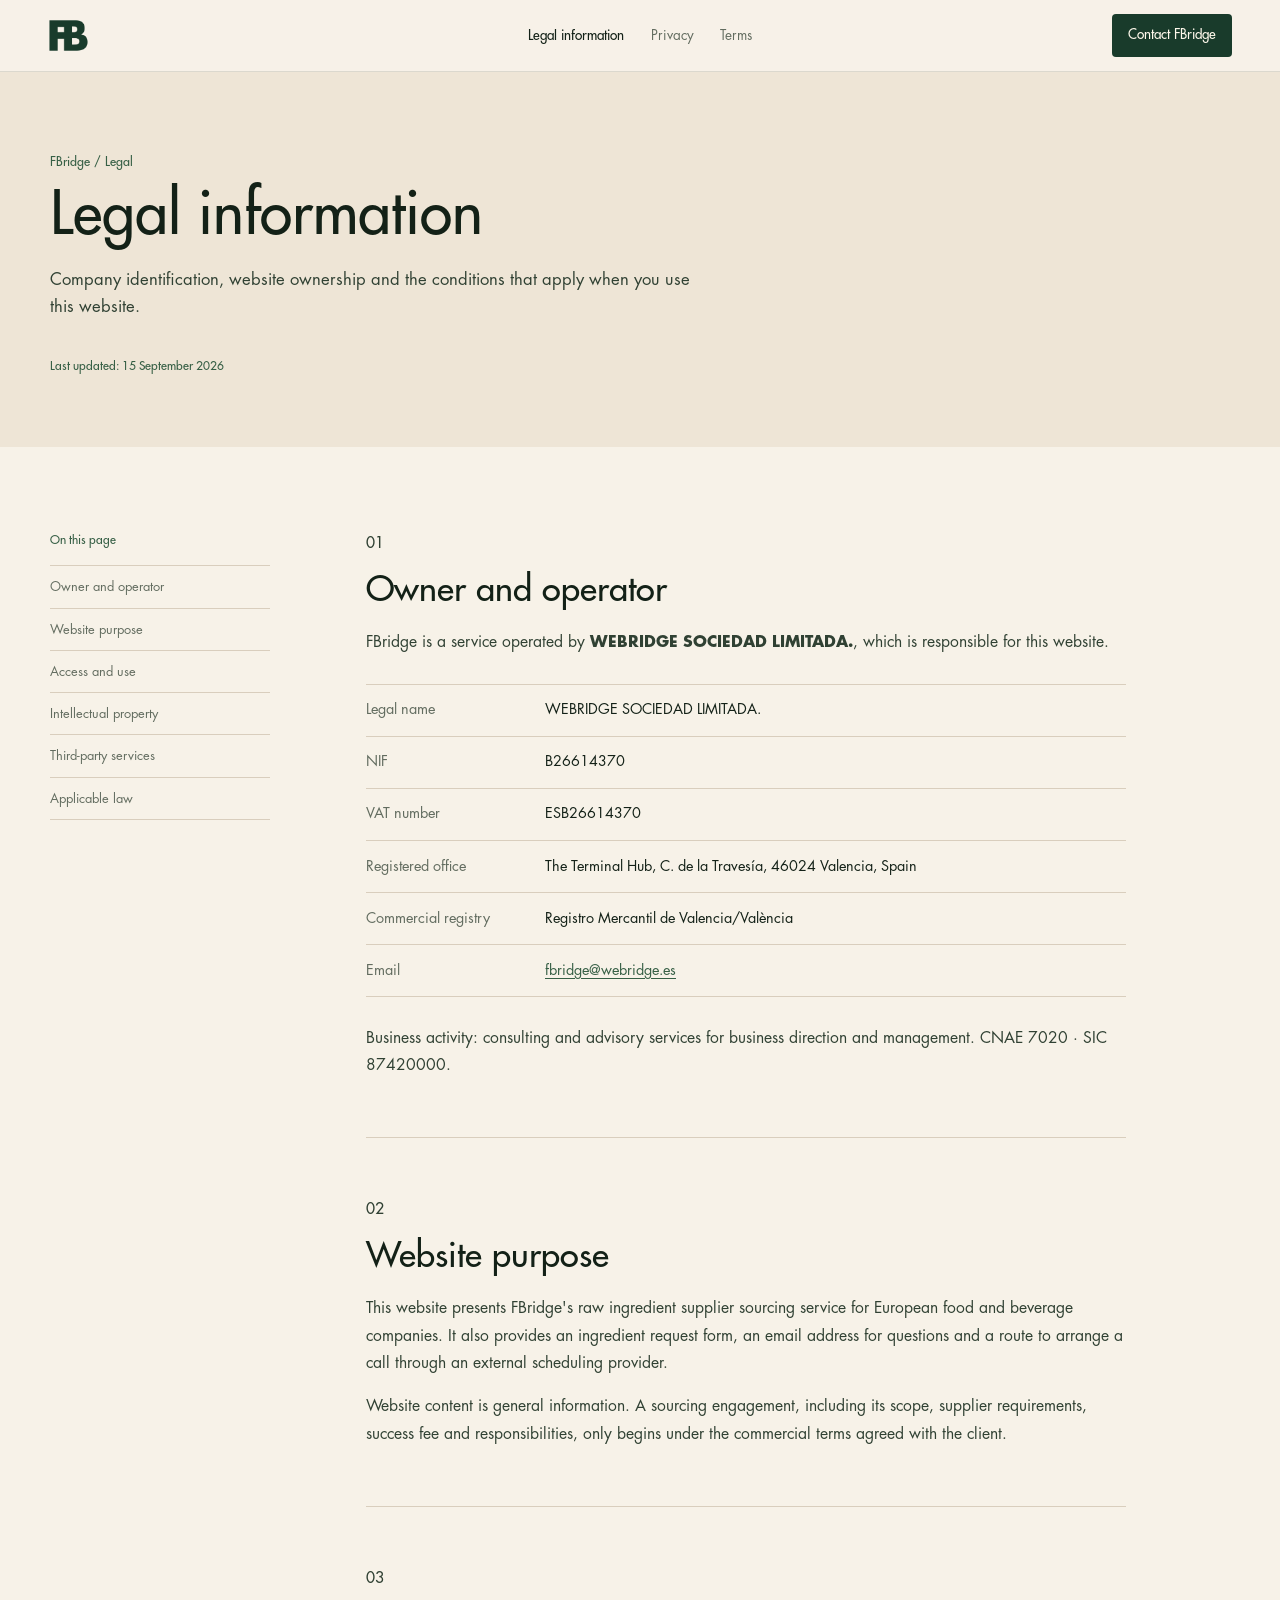
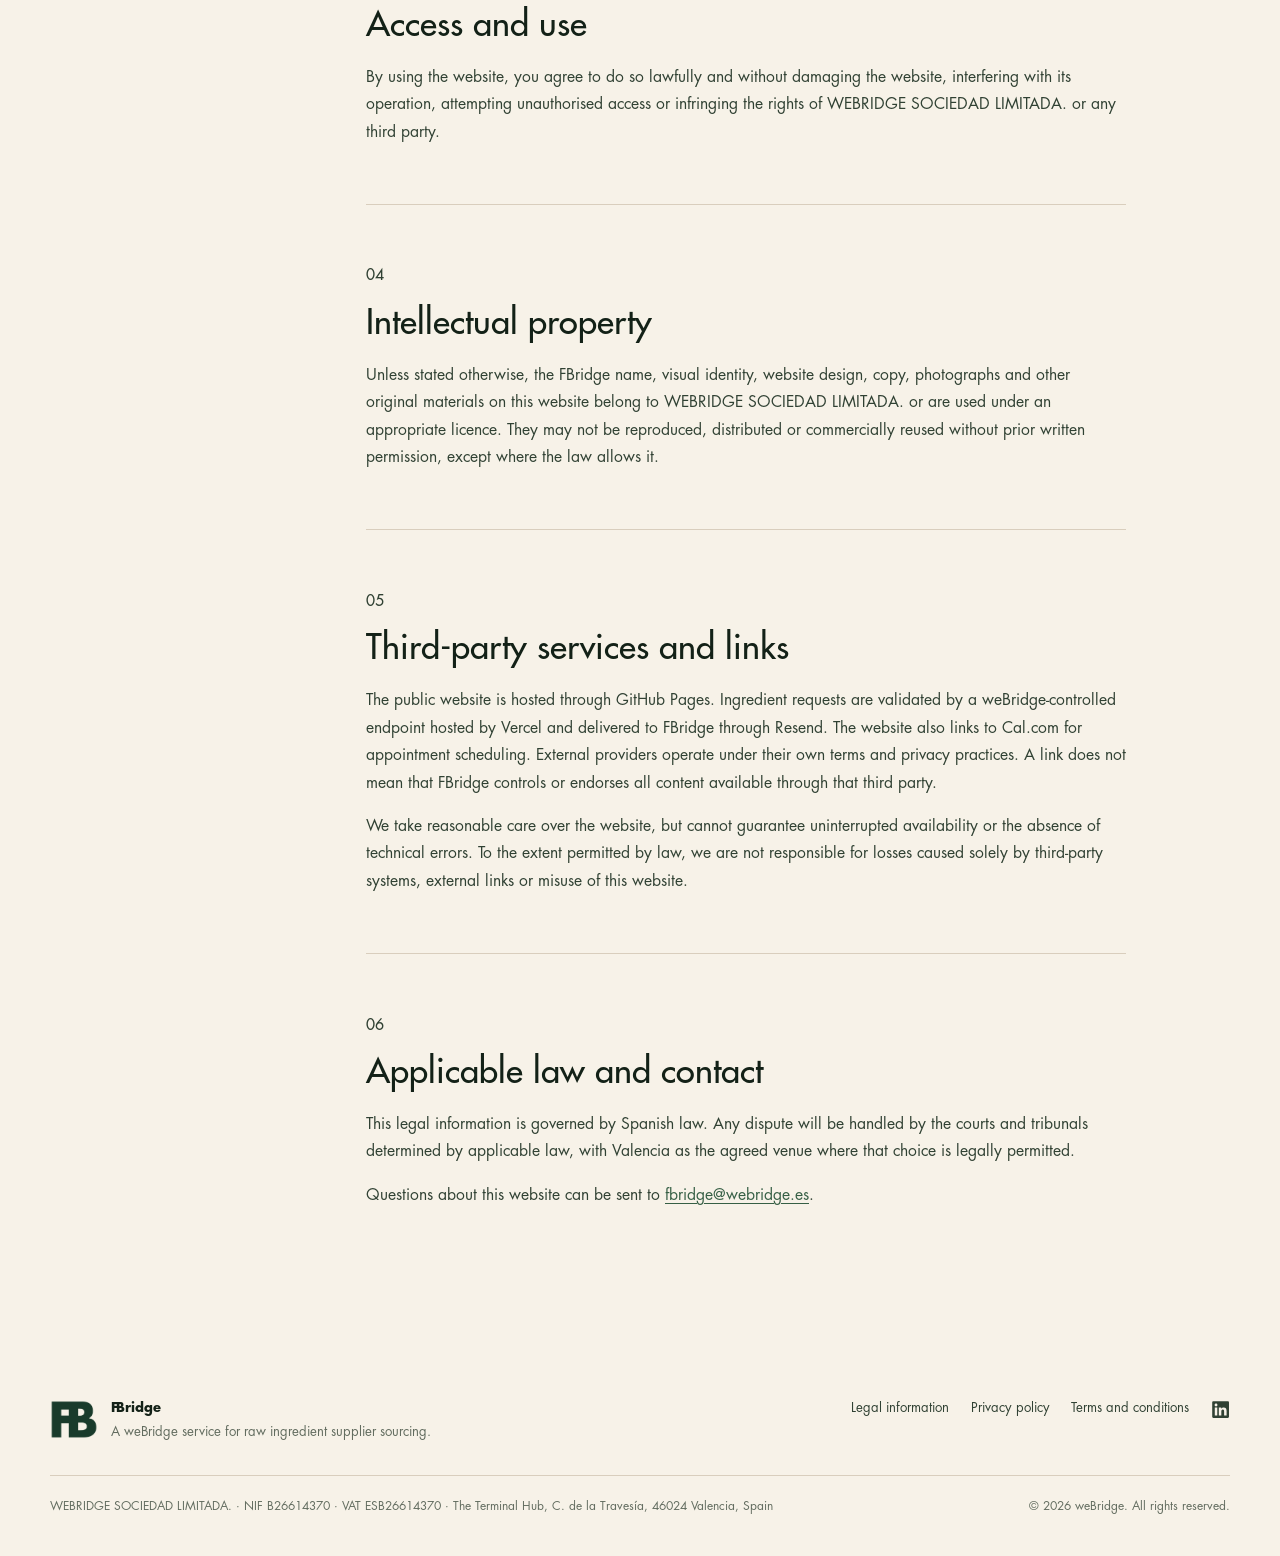
==== commit e1f834d0: "Add FBridge LinkedIn footer link" ====
--- a/legal-information.html
+++ b/legal-information.html
@@ -141,10 +141,13 @@
             <img class="footer-logo" src="assets/fbridge-monogram.png?v=20260916-1" alt="" width="1000" height="829" loading="lazy" decoding="async" aria-hidden="true" />
             <div><span class="footer-brand brand-wordmark" aria-label="FBridge"><span aria-hidden="true"><span class="brand-wordmark-f">F</span><span class="brand-wordmark-b">B</span>ridge</span></span><p>A weBridge service for raw ingredient supplier sourcing.</p></div>
           </div>
-          <nav class="footer-links" aria-label="Legal pages">
+          <nav class="footer-links" aria-label="Footer links">
             <a href="legal-information.html">Legal information</a>
             <a href="privacy-policy.html">Privacy policy</a>
             <a href="terms-and-conditions.html">Terms and conditions</a>
+            <a class="footer-social-link" href="https://www.linkedin.com/company/itsfbridge" target="_blank" rel="noopener noreferrer" aria-label="FBridge on LinkedIn" title="FBridge on LinkedIn">
+              <svg viewBox="0 0 448 512" aria-hidden="true" focusable="false"><path d="M416 32H31.9C14.3 32 0 46.5 0 64.3v383.4C0 465.5 14.3 480 31.9 480H416c17.6 0 32-14.5 32-32.3V64.3C448 46.5 433.6 32 416 32ZM135.4 416H69V202.2h66.5V416ZM102.2 173c-21.3 0-38.5-17.3-38.5-38.5S80.9 96 102.2 96c21.2 0 38.5 17.3 38.5 38.5 0 21.3-17.2 38.5-38.5 38.5ZM384.3 416h-66.4V312c0-24.8-.5-56.7-34.5-56.7-34.6 0-39.9 27-39.9 54.9V416h-66.4V202.2h63.7v29.2h.9c8.9-16.8 30.6-34.5 62.9-34.5 67.2 0 79.7 44.3 79.7 101.9V416Z" /></svg>
+            </a>
           </nav>
         </div>
         <div class="footer-legal">
--- a/styles.css
+++ b/styles.css
@@ -970,6 +970,23 @@
   color: var(--fb-green);
 }
 
+.footer-social-link {
+  display: inline-flex;
+  align-items: center;
+  justify-content: center;
+  width: 1.2rem;
+  height: 1.2rem;
+  flex: 0 0 auto;
+  color: var(--fb-ink-soft);
+}
+
+.footer-social-link svg {
+  display: block;
+  width: 100%;
+  height: 100%;
+  fill: currentColor;
+}
+
 .footer-legal {
   align-items: flex-start;
   padding-top: 1.35rem;
